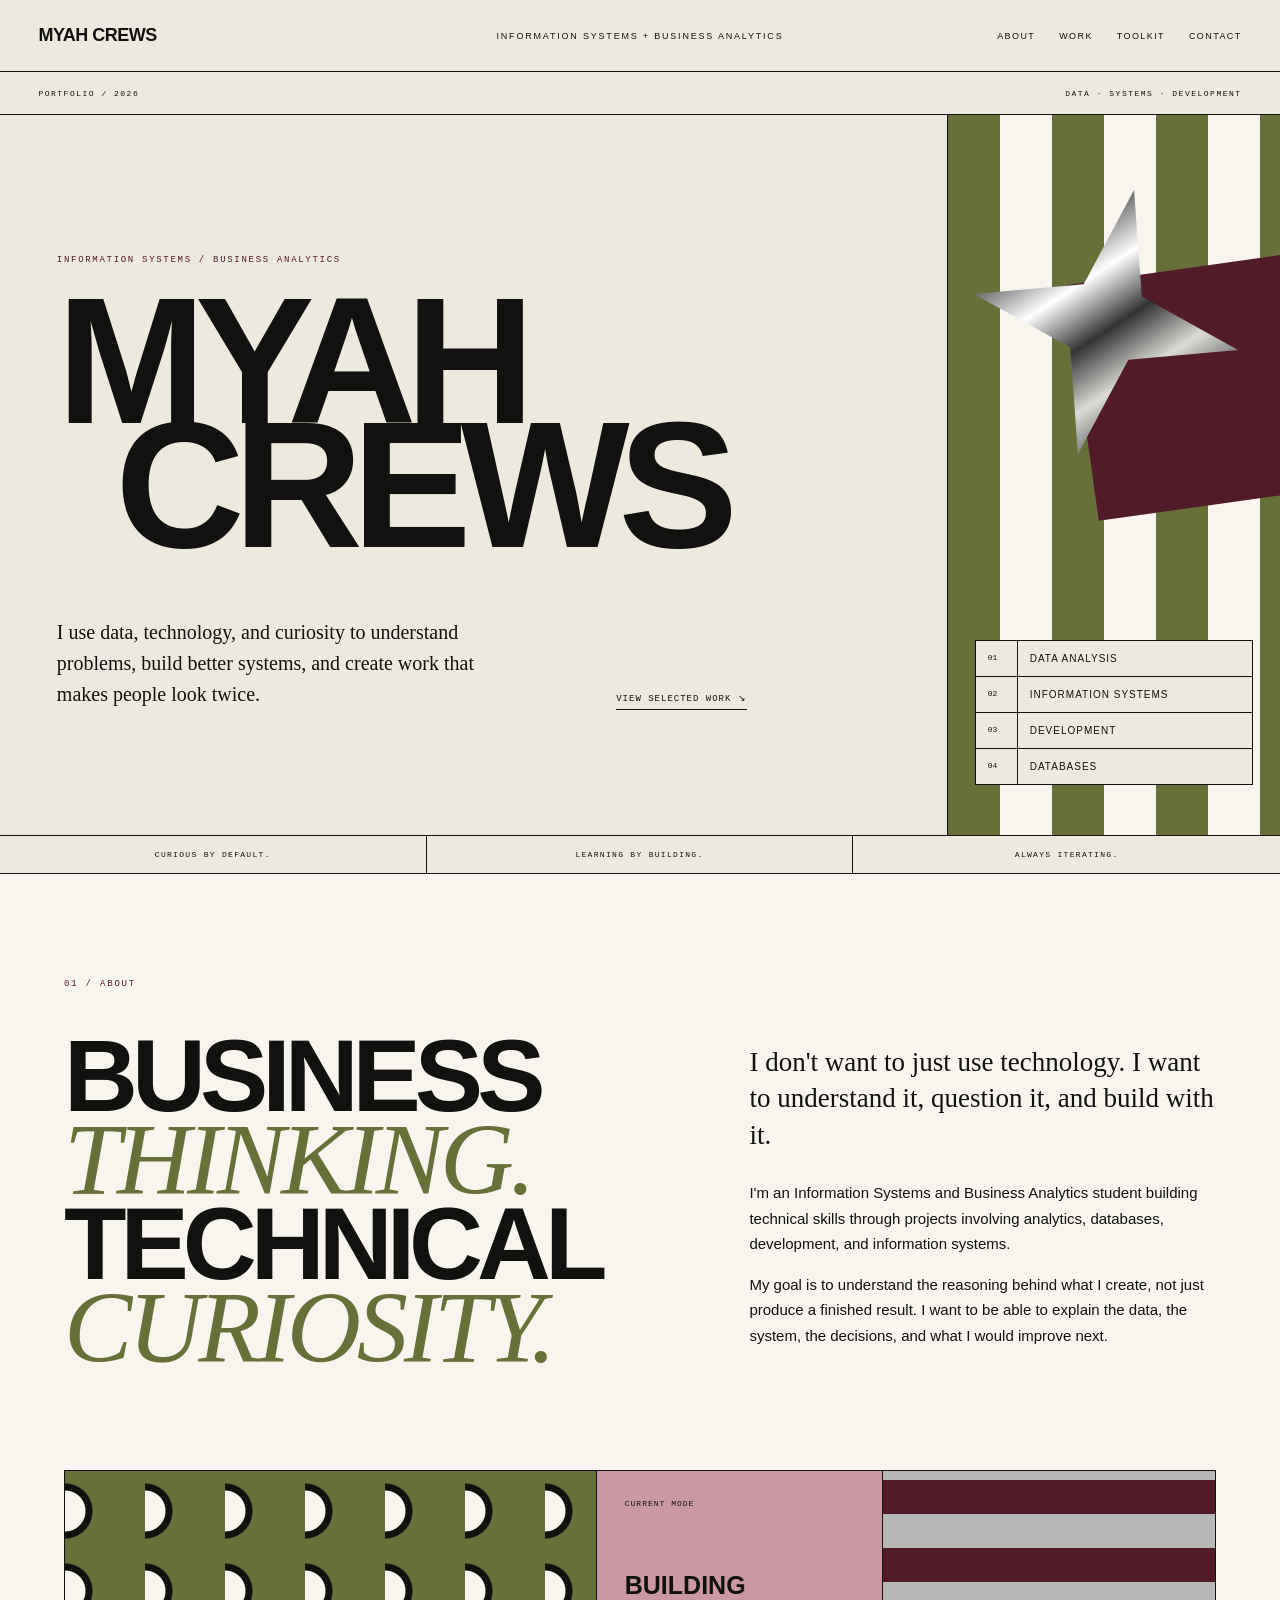
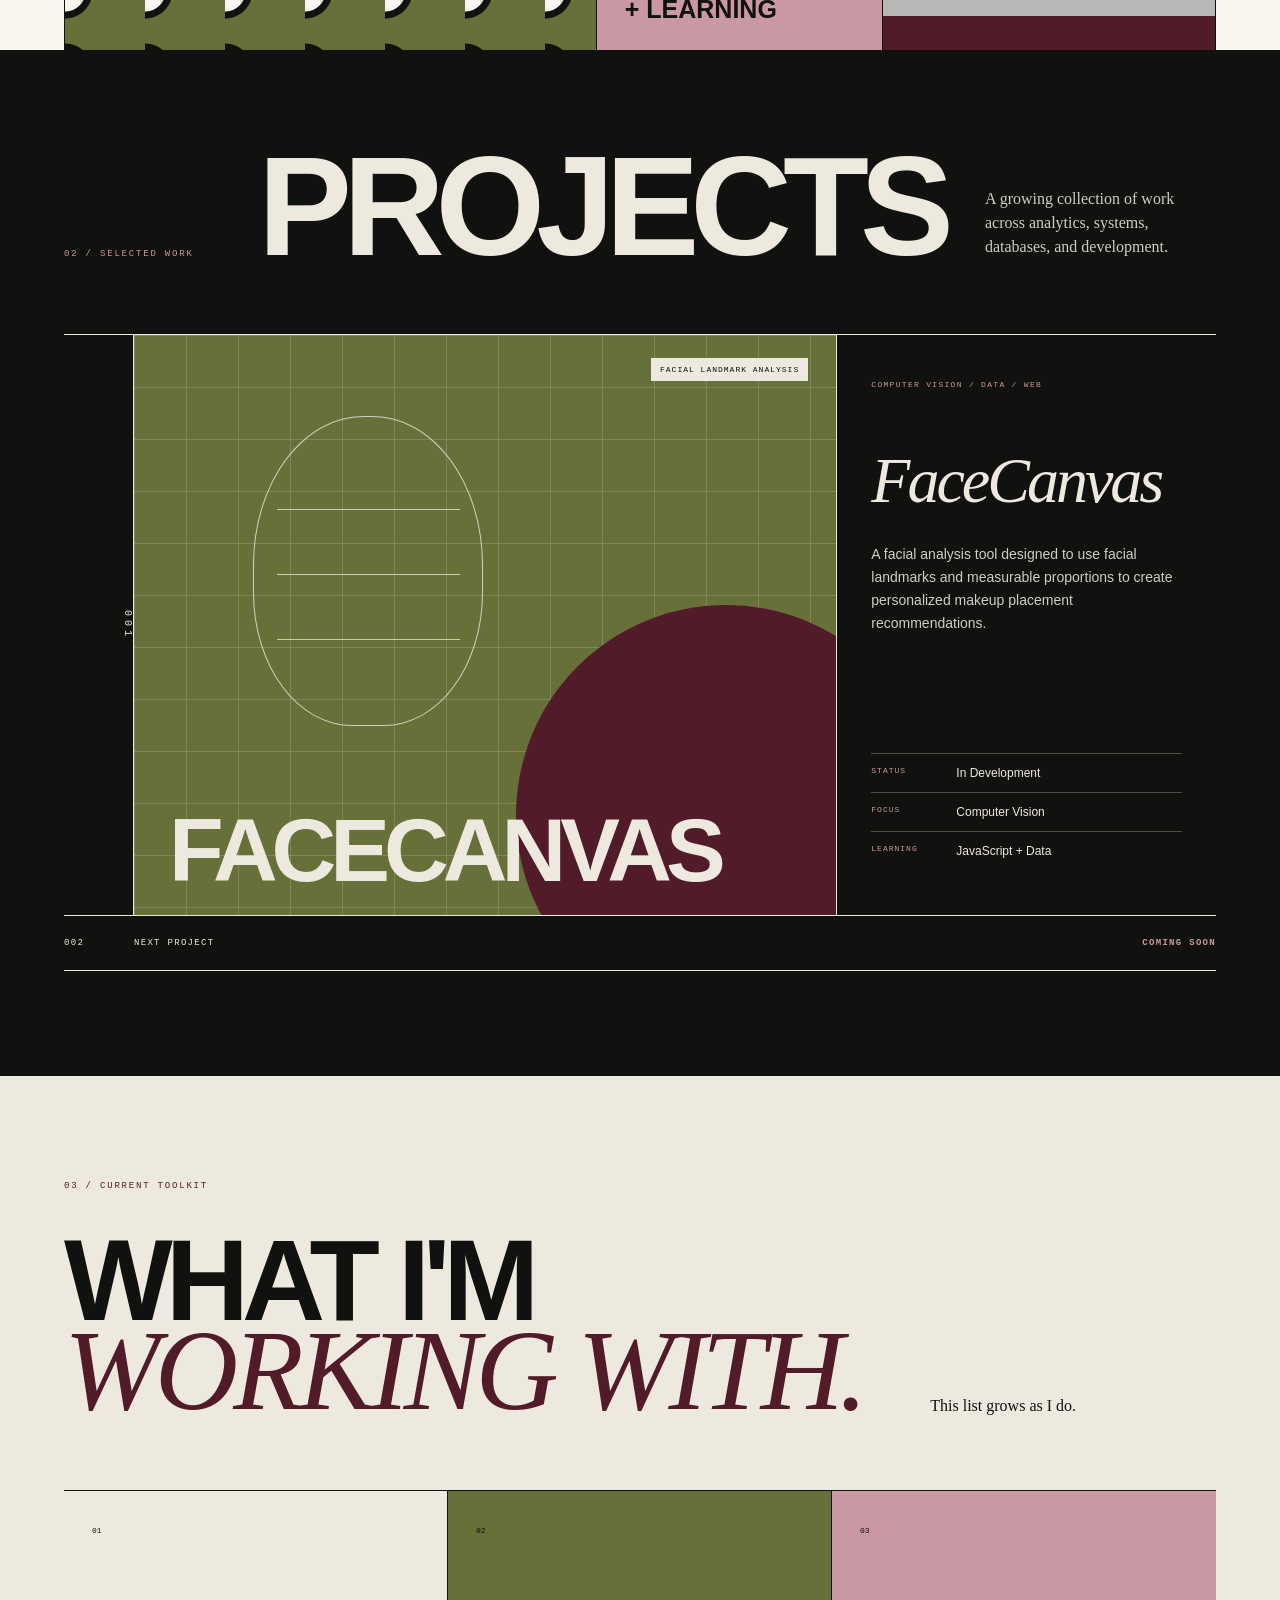
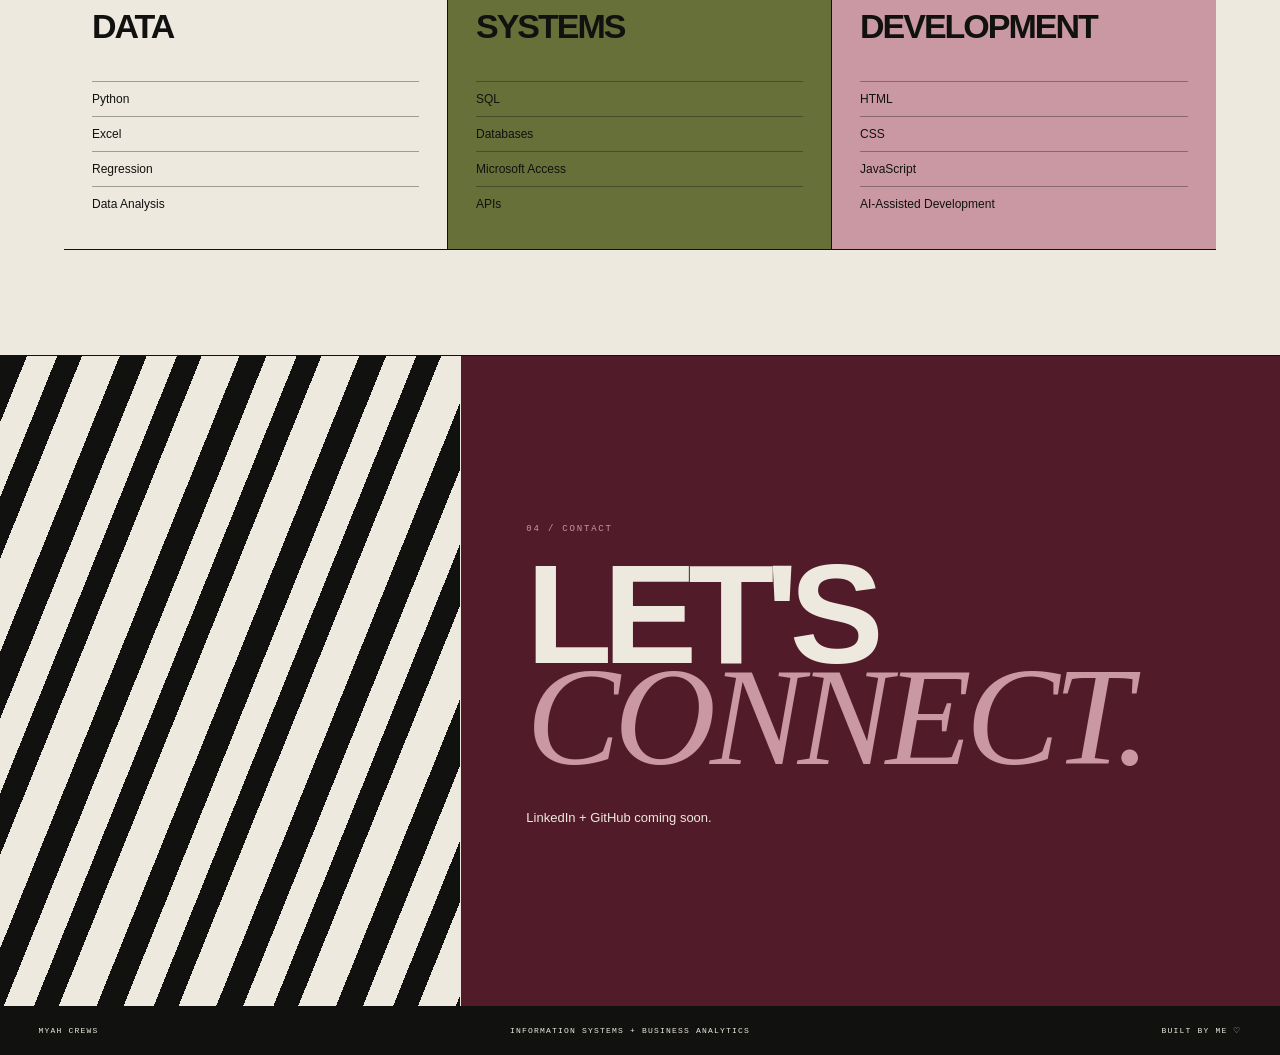
==== index.html @ 9743d858 "Initial portfolio website" ====
<!DOCTYPE html>
<html lang="en">

<head>
    <meta charset="UTF-8">
    <meta name="viewport" content="width=device-width, initial-scale=1.0">

    <title>Myah Crews | Information Systems + Business Analytics</title>

    <link rel="stylesheet" href="style.css">
</head>

<body>

    <!-- =========================
         HEADER
    ========================== -->

    <header class="site-header">

        <a href="#top" class="logo">
            MYAH CREWS
        </a>

        <div class="header-title">
            INFORMATION SYSTEMS + BUSINESS ANALYTICS
        </div>

        <nav>
            <a href="#about">ABOUT</a>
            <a href="#work">WORK</a>
            <a href="#toolkit">TOOLKIT</a>
            <a href="#contact">CONTACT</a>
        </nav>

    </header>


    <main id="top">

        <!-- =========================
             HERO
        ========================== -->

        <section class="hero">

            <div class="hero-meta">

                <span>PORTFOLIO / 2026</span>

                <span>DATA · SYSTEMS · DEVELOPMENT</span>

            </div>


            <div class="hero-grid">

                <!-- LEFT -->

                <div class="hero-copy">

                    <p class="eyebrow">
                        INFORMATION SYSTEMS / BUSINESS ANALYTICS
                    </p>

                    <h1>
                        <span>MYAH</span>
                        <span>CREWS</span>
                    </h1>

                    <div class="hero-statement">

                        <p>
                            I use data, technology, and curiosity to
                            understand problems, build better systems,
                            and create work that makes people look twice.
                        </p>

                        <a href="#work">
                            VIEW SELECTED WORK ↘
                        </a>

                    </div>

                </div>


                <!-- RIGHT -->

                <div class="hero-art">

                    <div class="stripe-field"></div>

                    <div class="burgundy-shape"></div>

                    <div class="chrome-star"></div>

                    <div class="hero-index">

                        <div>
                            <span>01</span>
                            <p>DATA ANALYSIS</p>
                        </div>

                        <div>
                            <span>02</span>
                            <p>INFORMATION SYSTEMS</p>
                        </div>

                        <div>
                            <span>03</span>
                            <p>DEVELOPMENT</p>
                        </div>

                        <div>
                            <span>04</span>
                            <p>DATABASES</p>
                        </div>

                    </div>

                </div>

            </div>


            <div class="hero-footer">

                <span>CURIOUS BY DEFAULT.</span>

                <span>LEARNING BY BUILDING.</span>

                <span>ALWAYS ITERATING.</span>

            </div>

        </section>


        <!-- =========================
             ABOUT
        ========================== -->

        <section id="about" class="about">

            <div class="section-label">
                01 / ABOUT
            </div>


            <div class="about-grid">

                <h2>
                    BUSINESS
                    <em>THINKING.</em>
                    TECHNICAL
                    <em>CURIOSITY.</em>
                </h2>


                <div class="about-copy">

                    <p class="about-lead">
                        I don't want to just use technology.
                        I want to understand it, question it,
                        and build with it.
                    </p>

                    <p>
                        I'm an Information Systems and Business Analytics
                        student building technical skills through projects
                        involving analytics, databases, development,
                        and information systems.
                    </p>

                    <p>
                        My goal is to understand the reasoning behind
                        what I create, not just produce a finished result.
                        I want to be able to explain the data, the system,
                        the decisions, and what I would improve next.
                    </p>

                </div>

            </div>


            <div class="editorial-band">

                <div class="mod-pattern"></div>

                <div class="band-message">

                    <span>CURRENT MODE</span>

                    <strong>
                        BUILDING<br>
                        + LEARNING
                    </strong>

                </div>

                <div class="stripe-pattern"></div>

            </div>

        </section>


        <!-- =========================
             WORK
        ========================== -->

        <section id="work" class="work">

            <div class="work-heading">

                <div class="section-label light">
                    02 / SELECTED WORK
                </div>

                <h2>
                    PROJECTS
                </h2>

                <p>
                    A growing collection of work across analytics,
                    systems, databases, and development.
                </p>

            </div>


            <!-- PROJECT 001 -->

            <article class="project">

                <div class="project-number">
                    001
                </div>


                <div class="project-visual">

                    <div class="visual-grid"></div>

                    <div class="face-lines">

                        <span class="face-line line-one"></span>
                        <span class="face-line line-two"></span>
                        <span class="face-line line-three"></span>

                    </div>

                    <span class="visual-label">
                        FACIAL LANDMARK ANALYSIS
                    </span>

                    <h3>
                        FACECANVAS
                    </h3>

                </div>


                <div class="project-copy">

                    <p class="project-type">
                        COMPUTER VISION / DATA / WEB
                    </p>

                    <h3>
                        FaceCanvas
                    </h3>

                    <p class="project-description">
                        A facial analysis tool designed to use facial
                        landmarks and measurable proportions to create
                        personalized makeup placement recommendations.
                    </p>


                    <div class="project-facts">

                        <div>
                            <span>STATUS</span>
                            <p>In Development</p>
                        </div>

                        <div>
                            <span>FOCUS</span>
                            <p>Computer Vision</p>
                        </div>

                        <div>
                            <span>LEARNING</span>
                            <p>JavaScript + Data</p>
                        </div>

                    </div>

                </div>

            </article>


            <div class="next-project">

                <span>002</span>

                <p>NEXT PROJECT</p>

                <strong>COMING SOON</strong>

            </div>

        </section>


        <!-- =========================
             TOOLKIT
        ========================== -->

        <section id="toolkit" class="toolkit">

            <div class="section-label">
                03 / CURRENT TOOLKIT
            </div>


            <div class="toolkit-heading">

                <h2>
                    WHAT I'M
                    <em>WORKING WITH.</em>
                </h2>

                <p>
                    This list grows as I do.
                </p>

            </div>


            <div class="tool-grid">

                <div class="tool-column">

                    <span class="tool-number">
                        01
                    </span>

                    <h3>
                        DATA
                    </h3>

                    <p>Python</p>
                    <p>Excel</p>
                    <p>Regression</p>
                    <p>Data Analysis</p>

                </div>


                <div class="tool-column">

                    <span class="tool-number">
                        02
                    </span>

                    <h3>
                        SYSTEMS
                    </h3>

                    <p>SQL</p>
                    <p>Databases</p>
                    <p>Microsoft Access</p>
                    <p>APIs</p>

                </div>


                <div class="tool-column">

                    <span class="tool-number">
                        03
                    </span>

                    <h3>
                        DEVELOPMENT
                    </h3>

                    <p>HTML</p>
                    <p>CSS</p>
                    <p>JavaScript</p>
                    <p>AI-Assisted Development</p>

                </div>

            </div>

        </section>


        <!-- =========================
             CONTACT
        ========================== -->

        <section id="contact" class="contact">

            <div class="contact-pattern"></div>


            <div class="contact-copy">

                <div class="section-label light">
                    04 / CONTACT
                </div>

                <h2>
                    LET'S
                    <em>CONNECT.</em>
                </h2>

                <p>
                    LinkedIn + GitHub coming soon.
                </p>

            </div>

        </section>

    </main>


    <!-- =========================
         FOOTER
    ========================== -->

    <footer>

        <span>MYAH CREWS</span>

        <span>INFORMATION SYSTEMS + BUSINESS ANALYTICS</span>

        <span>BUILT BY ME ♡</span>

    </footer>

</body>

</html>
---- style.css ----
/* =========================================
   MYAH CREWS
   IS + BUSINESS ANALYTICS PORTFOLIO
========================================= */


/* =========================================
   COLORS
========================================= */

:root {
    --cream: #eee9df;
    --paper: #f8f5ee;
    --black: #11110f;

    --olive: #687039;
    --olive-dark: #4d532b;

    --burgundy: #521b29;
    --pink: #c998a3;

    --silver: #b7b8b5;
    --gray: #696761;
}


/* =========================================
   RESET
========================================= */

* {
    box-sizing: border-box;
}

html {
    scroll-behavior: smooth;
}

body {
    margin: 0;

    background: var(--cream);
    color: var(--black);

    font-family:
        "Helvetica Neue",
        Arial,
        sans-serif;
}

a {
    color: inherit;
}


/* =========================================
   HEADER
========================================= */

.site-header {
    height: 72px;

    padding: 0 3%;

    display: grid;
    grid-template-columns: 1fr 1fr 1fr;

    align-items: center;

    position: sticky;
    top: 0;
    z-index: 1000;

    background: rgba(238, 233, 223, 0.96);

    border-bottom: 1px solid var(--black);
}

.logo {
    text-decoration: none;

    font-size: 18px;
    font-weight: 800;

    letter-spacing: -0.5px;
}

.header-title {
    text-align: center;

    font-size: 9px;
    letter-spacing: 1.8px;
}

.site-header nav {
    display: flex;

    justify-content: flex-end;

    gap: 24px;
}

.site-header nav a {
    text-decoration: none;

    font-size: 9px;

    letter-spacing: 1.4px;

    position: relative;
}

.site-header nav a::after {
    content: "";

    width: 0;
    height: 1px;

    position: absolute;

    bottom: -5px;
    left: 0;

    background: var(--burgundy);

    transition: width 0.2s ease;
}

.site-header nav a:hover::after {
    width: 100%;
}


/* =========================================
   HERO
========================================= */

.hero {
    border-bottom: 1px solid var(--black);
}

.hero-meta {
    height: 43px;

    padding: 0 3%;

    display: flex;
    align-items: center;
    justify-content: space-between;

    border-bottom: 1px solid var(--black);

    font-family: "Courier New", monospace;

    font-size: 8px;
    letter-spacing: 1.5px;
}


/* ---------- HERO GRID ---------- */

.hero-grid {
    min-height: 720px;

    display: grid;

    grid-template-columns:
        minmax(0, 1.85fr)
        minmax(330px, 0.65fr);
}


/* ---------- LEFT ---------- */

.hero-copy {
    padding: 85px 6% 70px;

    display: flex;

    flex-direction: column;

    justify-content: center;
}

.eyebrow {
    margin: 0 0 35px;

    color: var(--burgundy);

    font-family: "Courier New", monospace;

    font-size: 9px;

    letter-spacing: 1.7px;
}

.hero h1 {
    margin: 0;

    font-size: clamp(110px, 14vw, 220px);

    line-height: 0.69;

    letter-spacing: -11px;

    font-weight: 800;
}

.hero h1 span {
    display: block;
}

.hero h1 span:last-child {
    margin-left: 7%;
}


/* ---------- HERO STATEMENT ---------- */

.hero-statement {
    margin-top: 70px;

    max-width: 690px;

    display: grid;

    grid-template-columns:
        minmax(260px, 1fr)
        auto;

    gap: 50px;

    align-items: end;
}

.hero-statement p {
    margin: 0;

    max-width: 440px;

    font-family:
        Georgia,
        "Times New Roman",
        serif;

    font-size: 20px;

    line-height: 1.55;
}

.hero-statement a {
    text-decoration: none;

    white-space: nowrap;

    font-family: "Courier New", monospace;

    font-size: 9px;

    letter-spacing: 1px;

    border-bottom: 1px solid var(--black);

    padding-bottom: 5px;
}


/* =========================================
   HERO ART
========================================= */

.hero-art {
    position: relative;

    overflow: hidden;

    border-left: 1px solid var(--black);

    background: var(--paper);
}


/* Olive + cream stripes */

.stripe-field {
    position: absolute;

    inset: 0;

    background:
        repeating-linear-gradient(
            90deg,
            var(--olive) 0px,
            var(--olive) 52px,

            var(--paper) 52px,
            var(--paper) 104px
        );
}


/* Burgundy layer */

.burgundy-shape {
    position: absolute;

    width: 78%;
    height: 33%;

    right: -18%;
    top: 21%;

    background: var(--burgundy);

    transform: rotate(-8deg);
}


/* =========================================
   CHROME STAR
========================================= */

.chrome-star {
    position: absolute;

    width: 270px;
    height: 270px;

    top: 10%;
    left: 7%;

    z-index: 3;

    clip-path: polygon(
        50% 0%,
        61% 38%,
        100% 50%,
        61% 62%,
        50% 100%,
        39% 62%,
        0% 50%,
        39% 38%
    );

    background:
        linear-gradient(
            135deg,

            #242424 0%,
            #efefeb 13%,
            #696969 25%,
            #ffffff 38%,
            #333333 52%,
            #dadad6 66%,
            #676767 78%,
            #ffffff 100%
        );

    filter:
        drop-shadow(
            9px
            11px
            0
            rgba(17, 17, 15, 0.28)
        );

    transform: rotate(12deg);
}


/* =========================================
   HERO INDEX
========================================= */

.hero-index {
    position: absolute;

    z-index: 5;

    left: 8%;
    right: 8%;
    bottom: 7%;

    background: var(--cream);

    border: 1px solid var(--black);
}

.hero-index div {
    display: grid;

    grid-template-columns:
        42px
        1fr;

    border-bottom: 1px solid var(--black);
}

.hero-index div:last-child {
    border-bottom: none;
}

.hero-index span {
    padding: 12px;

    border-right: 1px solid var(--black);

    font-family: "Courier New", monospace;

    font-size: 8px;
}

.hero-index p {
    margin: 0;

    padding: 12px;

    font-size: 10px;

    letter-spacing: 1px;
}


/* =========================================
   HERO FOOTER
========================================= */

.hero-footer {
    display: grid;

    grid-template-columns:
        repeat(3, 1fr);

    border-top: 1px solid var(--black);
}

.hero-footer span {
    padding: 14px;

    text-align: center;

    border-right: 1px solid var(--black);

    font-family: "Courier New", monospace;

    font-size: 8px;

    letter-spacing: 1.3px;
}

.hero-footer span:last-child {
    border-right: none;
}


/* =========================================
   GENERAL
========================================= */

.section-label {
    color: var(--burgundy);

    font-family: "Courier New", monospace;

    font-size: 9px;

    letter-spacing: 1.8px;
}

.section-label.light {
    color: var(--pink);
}


/* =========================================
   ABOUT
========================================= */

.about {
    padding: 105px 5% 0;

    background: var(--paper);

    border-bottom: 1px solid var(--black);
}

.about-grid {
    margin-top: 45px;

    display: grid;

    grid-template-columns:
        1.1fr
        0.9fr;

    gap: 10%;
}

.about h2 {
    margin: 0;

    font-size: clamp(65px, 8vw, 125px);

    line-height: 0.82;

    letter-spacing: -6px;
}

.about h2 em {
    display: block;

    color: var(--olive);

    font-family:
        Georgia,
        "Times New Roman",
        serif;

    font-weight: 400;

    letter-spacing: -4px;
}

.about-copy {
    padding-top: 10px;
}

.about-copy p {
    max-width: 520px;

    font-size: 15px;

    line-height: 1.7;
}

.about-lead {
    margin-top: 0;

    font-family:
        Georgia,
        "Times New Roman",
        serif;

    font-size: 27px !important;

    line-height: 1.35 !important;
}


/* =========================================
   EDITORIAL BAND
========================================= */

.editorial-band {
    min-height: 180px;

    margin-top: 100px;

    display: grid;

    grid-template-columns:
        1.2fr
        0.65fr
        0.75fr;

    border-top: 1px solid var(--black);

    border-left: 1px solid var(--black);

    border-right: 1px solid var(--black);
}


/* Mod pattern */

.mod-pattern {
    background:
        radial-gradient(
            circle at 0 50%,
            var(--paper) 0 20px,
            var(--black) 21px 27px,
            transparent 28px
        ),
        var(--olive);

    background-size: 80px 80px;
}


/* Middle */

.band-message {
    padding: 28px;

    display: flex;

    flex-direction: column;

    justify-content: space-between;

    background: var(--pink);

    border-left: 1px solid var(--black);

    border-right: 1px solid var(--black);
}

.band-message span {
    font-family: "Courier New", monospace;

    font-size: 8px;

    letter-spacing: 1px;
}

.band-message strong {
    font-size: 25px;

    line-height: 0.95;
}


/* Burgundy stripes */

.stripe-pattern {
    background:
        repeating-linear-gradient(
            0deg,

            var(--burgundy) 0px,
            var(--burgundy) 34px,

            var(--silver) 34px,
            var(--silver) 68px
        );
}


/* =========================================
   WORK
========================================= */

.work {
    padding: 105px 5%;

    background: var(--black);

    color: var(--cream);
}

.work-heading {
    display: grid;

    grid-template-columns:
        0.4fr
        1fr
        0.6fr;

    gap: 40px;

    align-items: end;

    margin-bottom: 75px;
}

.work-heading h2 {
    margin: 0;

    font-size: clamp(85px, 11vw, 165px);

    line-height: 0.73;

    letter-spacing: -9px;
}

.work-heading > p {
    margin: 0;

    max-width: 300px;

    font-family:
        Georgia,
        "Times New Roman",
        serif;

    font-size: 16px;

    line-height: 1.5;

    color: #d0ccc4;
}


/* =========================================
   PROJECT
========================================= */

.project {
    min-height: 580px;

    display: grid;

    grid-template-columns:
        70px
        minmax(0, 1.3fr)
        minmax(330px, 0.7fr);

    border-top: 1px solid var(--cream);

    border-bottom: 1px solid var(--cream);
}


/* Number */

.project-number {
    padding: 22px 0;

    border-right: 1px solid var(--cream);

    writing-mode: vertical-rl;

    text-align: center;

    font-family: "Courier New", monospace;

    font-size: 10px;

    letter-spacing: 4px;
}


/* =========================================
   PROJECT VISUAL
========================================= */

.project-visual {
    min-height: 580px;

    position: relative;

    overflow: hidden;

    background: var(--olive);

    border-right: 1px solid var(--cream);
}


/* Grid */

.visual-grid {
    position: absolute;

    inset: 0;

    background-image:
        linear-gradient(
            rgba(238, 233, 223, 0.18) 1px,
            transparent 1px
        ),
        linear-gradient(
            90deg,
            rgba(238, 233, 223, 0.18) 1px,
            transparent 1px
        );

    background-size: 52px 52px;
}


/* Burgundy circle */

.visual-grid::after {
    content: "";

    position: absolute;

    width: 420px;
    height: 420px;

    right: -100px;
    bottom: -110px;

    border-radius: 50%;

    background: var(--burgundy);
}


/* Face analysis lines */

.face-lines {
    position: absolute;

    width: 230px;
    height: 310px;

    left: 17%;
    top: 14%;

    border:
        1px
        solid
        rgba(238, 233, 223, 0.8);

    border-radius: 48% 48% 43% 43%;
}

.face-line {
    position: absolute;

    left: 10%;

    width: 80%;

    height: 1px;

    background:
        rgba(238, 233, 223, 0.75);
}

.line-one {
    top: 30%;
}

.line-two {
    top: 51%;
}

.line-three {
    top: 72%;
}


/* Label */

.visual-label {
    position: absolute;

    top: 4%;
    right: 4%;

    padding: 7px 9px;

    background: var(--cream);

    color: var(--black);

    font-family: "Courier New", monospace;

    font-size: 8px;

    letter-spacing: 1px;
}


/* Project name */

.project-visual h3 {
    position: absolute;

    left: 5%;
    bottom: 5%;

    z-index: 4;

    margin: 0;

    font-size: clamp(55px, 7vw, 110px);

    line-height: 0.78;

    letter-spacing: -6px;
}


/* =========================================
   PROJECT COPY
========================================= */

.project-copy {
    padding: 45px 34px;

    display: flex;

    flex-direction: column;
}

.project-type {
    margin: 0 0 55px;

    color: var(--pink);

    font-family: "Courier New", monospace;

    font-size: 8px;

    letter-spacing: 1.3px;
}

.project-copy > h3 {
    margin: 0;

    font-family:
        Georgia,
        "Times New Roman",
        serif;

    font-size: clamp(45px, 5vw, 76px);

    font-weight: 400;

    font-style: italic;

    letter-spacing: -3px;
}

.project-description {
    margin: 25px 0 45px;

    color: #d2cec6;

    font-size: 14px;

    line-height: 1.65;
}

.project-facts {
    margin-top: auto;
}

.project-facts div {
    display: grid;

    grid-template-columns:
        85px
        1fr;

    padding: 12px 0;

    border-top:
        1px
        solid
        #4f4d48;
}

.project-facts span {
    color: var(--pink);

    font-family: "Courier New", monospace;

    font-size: 8px;

    letter-spacing: 1px;
}

.project-facts p {
    margin: 0;

    font-size: 12px;
}


/* =========================================
   NEXT PROJECT
========================================= */

.next-project {
    padding: 22px 0;

    display: grid;

    grid-template-columns:
        70px
        1fr
        auto;

    align-items: center;

    border-bottom: 1px solid var(--cream);

    font-family: "Courier New", monospace;
}

.next-project span,
.next-project p,
.next-project strong {
    font-size: 9px;

    letter-spacing: 1.3px;
}

.next-project p {
    margin: 0;
}

.next-project strong {
    color: var(--pink);
}


/* =========================================
   TOOLKIT
========================================= */

.toolkit {
    padding: 105px 5%;

    background: var(--cream);

    border-bottom: 1px solid var(--black);
}

.toolkit-heading {
    margin-top: 45px;

    display: grid;

    grid-template-columns:
        1fr
        0.35fr;

    gap: 50px;

    align-items: end;
}

.toolkit-heading h2 {
    margin: 0;

    font-size: clamp(70px, 9vw, 140px);

    line-height: 0.78;

    letter-spacing: -7px;
}

.toolkit-heading h2 em {
    display: block;

    color: var(--burgundy);

    font-family:
        Georgia,
        "Times New Roman",
        serif;

    font-weight: 400;

    letter-spacing: -5px;
}

.toolkit-heading > p {
    margin: 0;

    font-family:
        Georgia,
        "Times New Roman",
        serif;

    font-size: 16px;
}


/* =========================================
   TOOL COLUMNS
========================================= */

.tool-grid {
    margin-top: 75px;

    display: grid;

    grid-template-columns:
        repeat(3, 1fr);

    border-top: 1px solid var(--black);

    border-bottom: 1px solid var(--black);
}

.tool-column {
    min-height: 320px;

    padding: 28px;

    border-right: 1px solid var(--black);
}

.tool-column:last-child {
    border-right: none;
}

.tool-column:nth-child(2) {
    background: var(--olive);
}

.tool-column:nth-child(3) {
    background: var(--pink);
}

.tool-number {
    font-family: "Courier New", monospace;

    font-size: 8px;
}

.tool-column h3 {
    margin: 70px 0 35px;

    font-size: 34px;

    letter-spacing: -2px;
}

.tool-column p {
    margin: 0;

    padding: 10px 0;

    border-top:
        1px
        solid
        rgba(17, 17, 15, 0.35);

    font-size: 12px;
}


/* =========================================
   CONTACT
========================================= */

.contact {
    min-height: 650px;

    display: grid;

    grid-template-columns:
        0.72fr
        1.28fr;

    background: var(--burgundy);

    color: var(--cream);
}


/* Zebra-inspired pattern */

.contact-pattern {
    border-right: 1px solid var(--cream);

    background:
        repeating-linear-gradient(
            112deg,

            var(--black) 0px,
            var(--black) 25px,

            var(--cream) 25px,
            var(--cream) 53px,

            var(--black) 53px,
            var(--black) 76px,

            var(--cream) 76px,
            var(--cream) 111px
        );
}

.contact-copy {
    padding: 100px 8%;

    display: flex;

    flex-direction: column;

    justify-content: center;
}

.contact-copy h2 {
    margin: 30px 0;

    font-size: clamp(90px, 11vw, 170px);

    line-height: 0.72;

    letter-spacing: -9px;
}

.contact-copy h2 em {
    display: block;

    color: var(--pink);

    font-family:
        Georgia,
        "Times New Roman",
        serif;

    font-weight: 400;

    letter-spacing: -6px;
}

.contact-copy > p {
    font-size: 13px;
}


/* =========================================
   FOOTER
========================================= */

footer {
    padding: 20px 3%;

    display: flex;

    justify-content: space-between;

    gap: 20px;

    background: var(--black);

    color: var(--cream);

    font-family: "Courier New", monospace;

    font-size: 8px;

    letter-spacing: 1.2px;
}


/* =========================================
   MOBILE / SMALL SCREENS
========================================= */

@media (max-width: 900px) {

    .site-header {
        grid-template-columns:
            1fr
            auto;
    }

    .header-title {
        display: none;
    }


    .hero-grid {
        grid-template-columns: 1fr;
    }


    .hero-art {
        min-height: 620px;

        border-left: none;

        border-top: 1px solid var(--black);
    }


    .hero h1 {
        letter-spacing: -7px;
    }


    .hero h1 span:last-child {
        margin-left: 0;
    }


    .hero-statement {
        grid-template-columns: 1fr;

        gap: 30px;
    }


    .about-grid {
        grid-template-columns: 1fr;

        gap: 50px;
    }


    .work-heading {
        grid-template-columns: 1fr;
    }


    .project {
        grid-template-columns:
            55px
            1fr;
    }


    .project-copy {
        grid-column: 1 / -1;

        border-top: 1px solid var(--cream);
    }


    .toolkit-heading {
        grid-template-columns: 1fr;
    }


    .tool-grid {
        grid-template-columns: 1fr;
    }


    .tool-column {
        border-right: none;

        border-bottom: 1px solid var(--black);
    }


    .tool-column:last-child {
        border-bottom: none;
    }


    .contact {
        grid-template-columns: 1fr;
    }


    .contact-pattern {
        min-height: 220px;

        border-right: none;

        border-bottom: 1px solid var(--cream);
    }

}


@media (max-width: 650px) {

    .site-header nav {
        gap: 10px;
    }


    .site-header nav a {
        font-size: 7px;
    }


    .hero-copy {
        padding:
            80px
            6%
            65px;
    }


    .hero h1 {
        font-size: 82px;

        letter-spacing: -5px;
    }


    .hero-footer {
        grid-template-columns: 1fr;
    }


    .hero-footer span {
        border-right: none;

        border-bottom: 1px solid var(--black);
    }


    .hero-footer span:last-child {
        border-bottom: none;
    }


    .editorial-band {
        grid-template-columns: 1fr;
    }


    .mod-pattern,
    .stripe-pattern {
        min-height: 160px;
    }


    .band-message {
        min-height: 190px;

        border-left: none;
        border-right: none;

        border-top: 1px solid var(--black);

        border-bottom: 1px solid var(--black);
    }


    .project {
        grid-template-columns: 1fr;
    }


    .project-number {
        writing-mode: horizontal-tb;

        padding: 15px;

        border-right: none;

        border-bottom: 1px solid var(--cream);
    }


    .project-visual {
        border-right: none;
    }


    .face-lines {
        left: 10%;
    }


    .next-project {
        grid-template-columns:
            auto
            1fr;

        gap: 20px;
    }


    .next-project strong {
        grid-column: 2;
    }


    footer {
        flex-direction: column;
    }

}
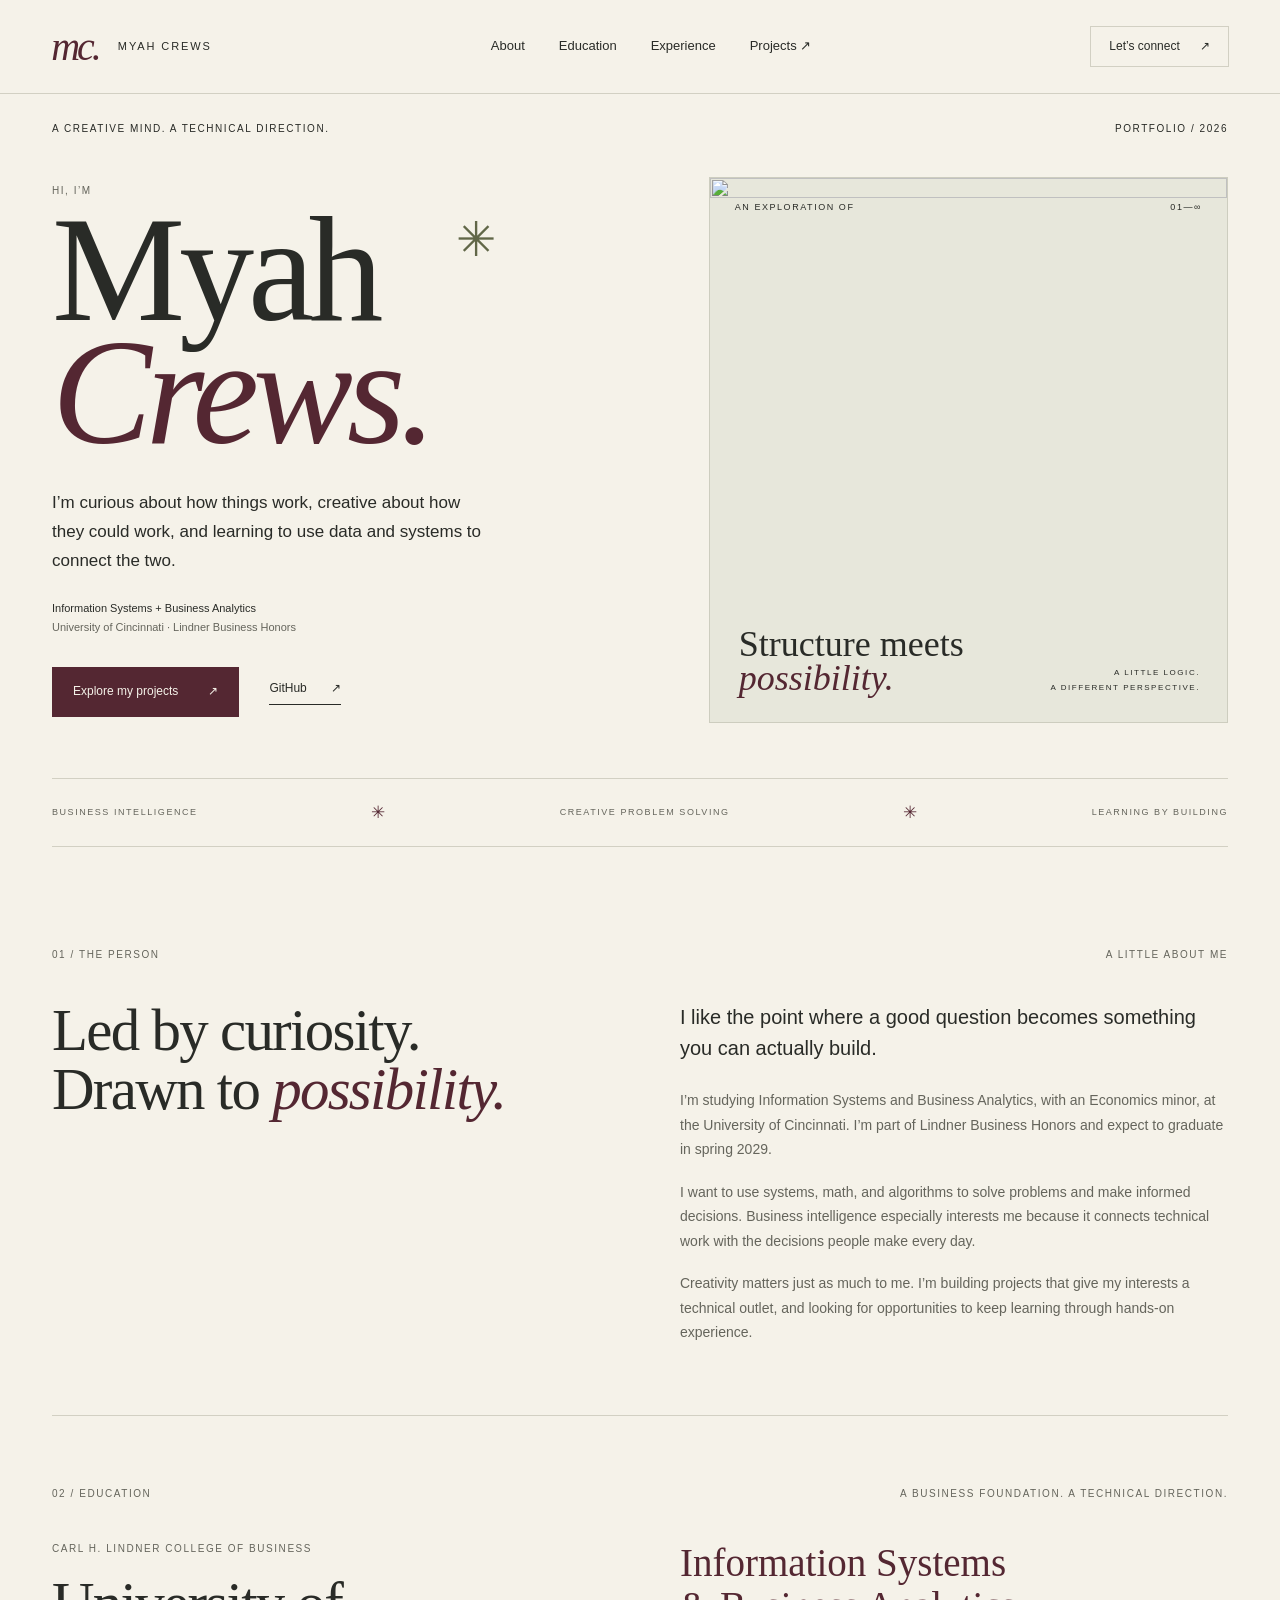
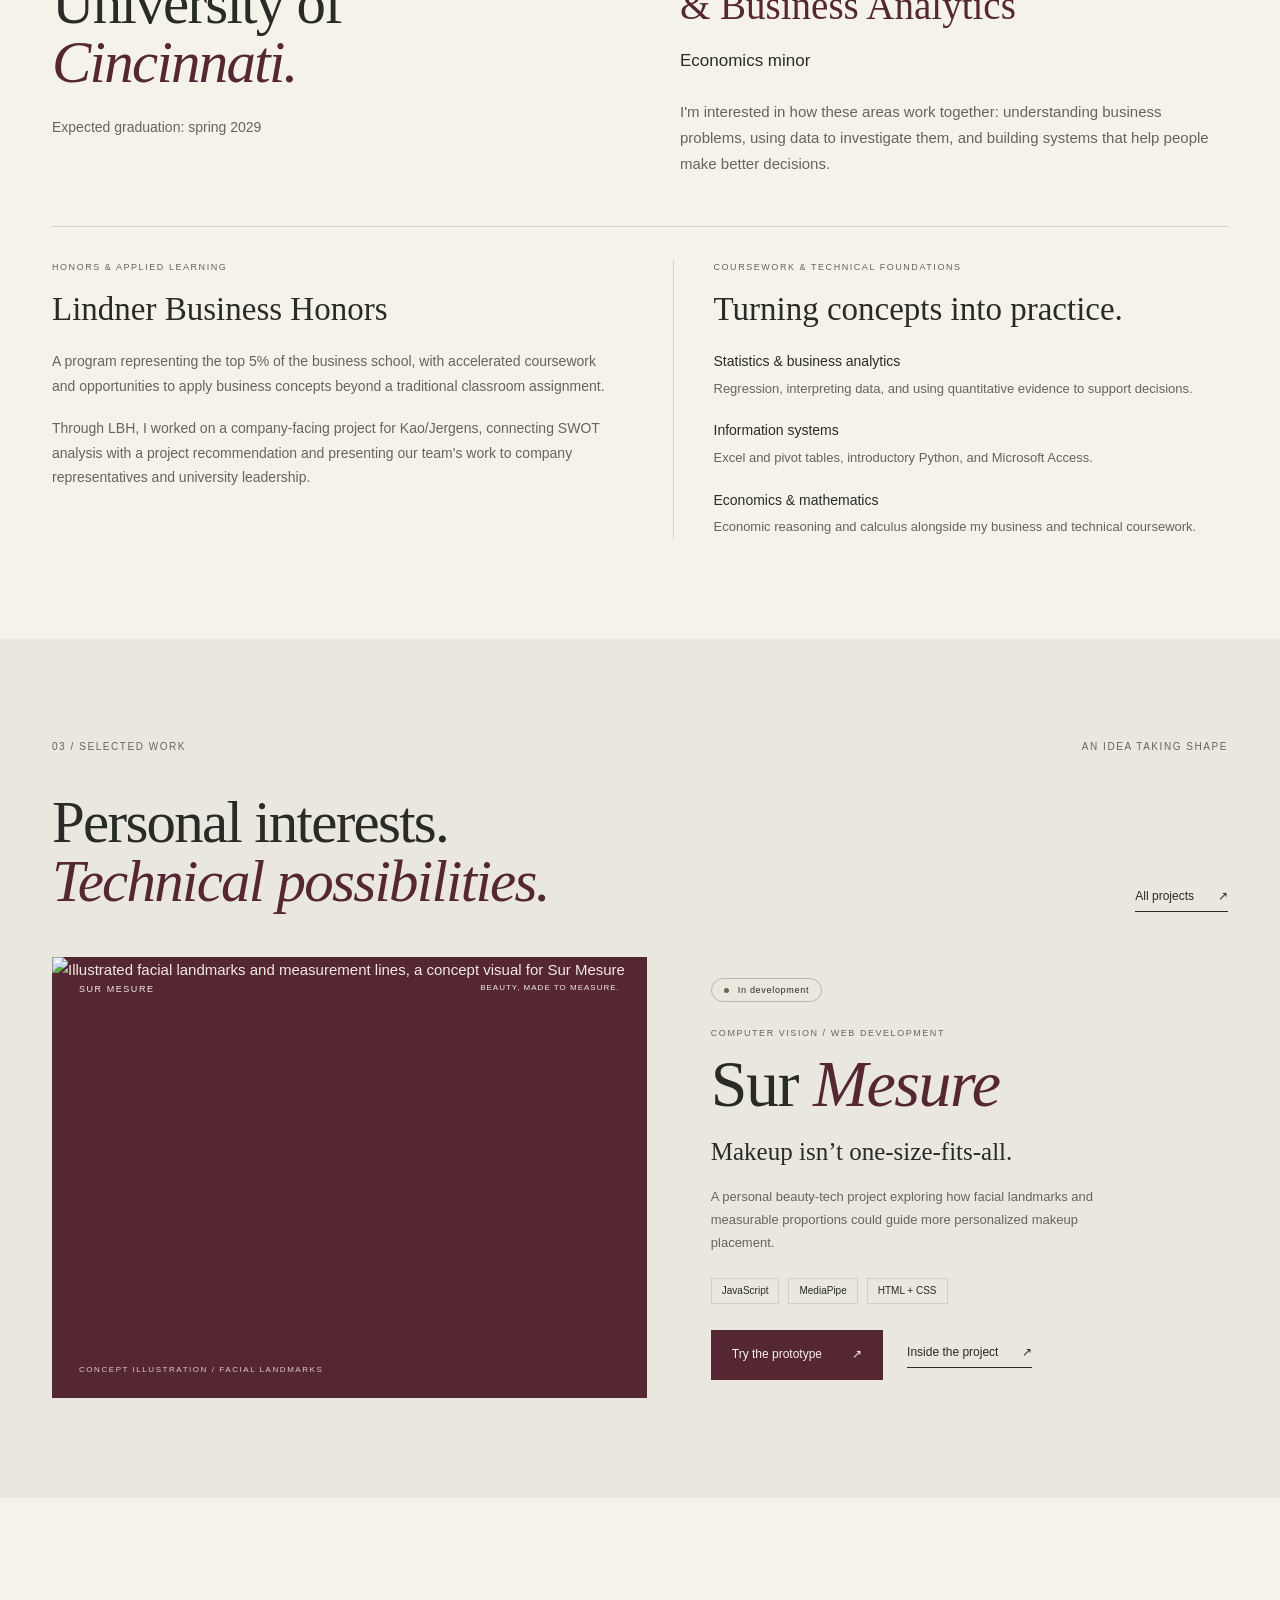
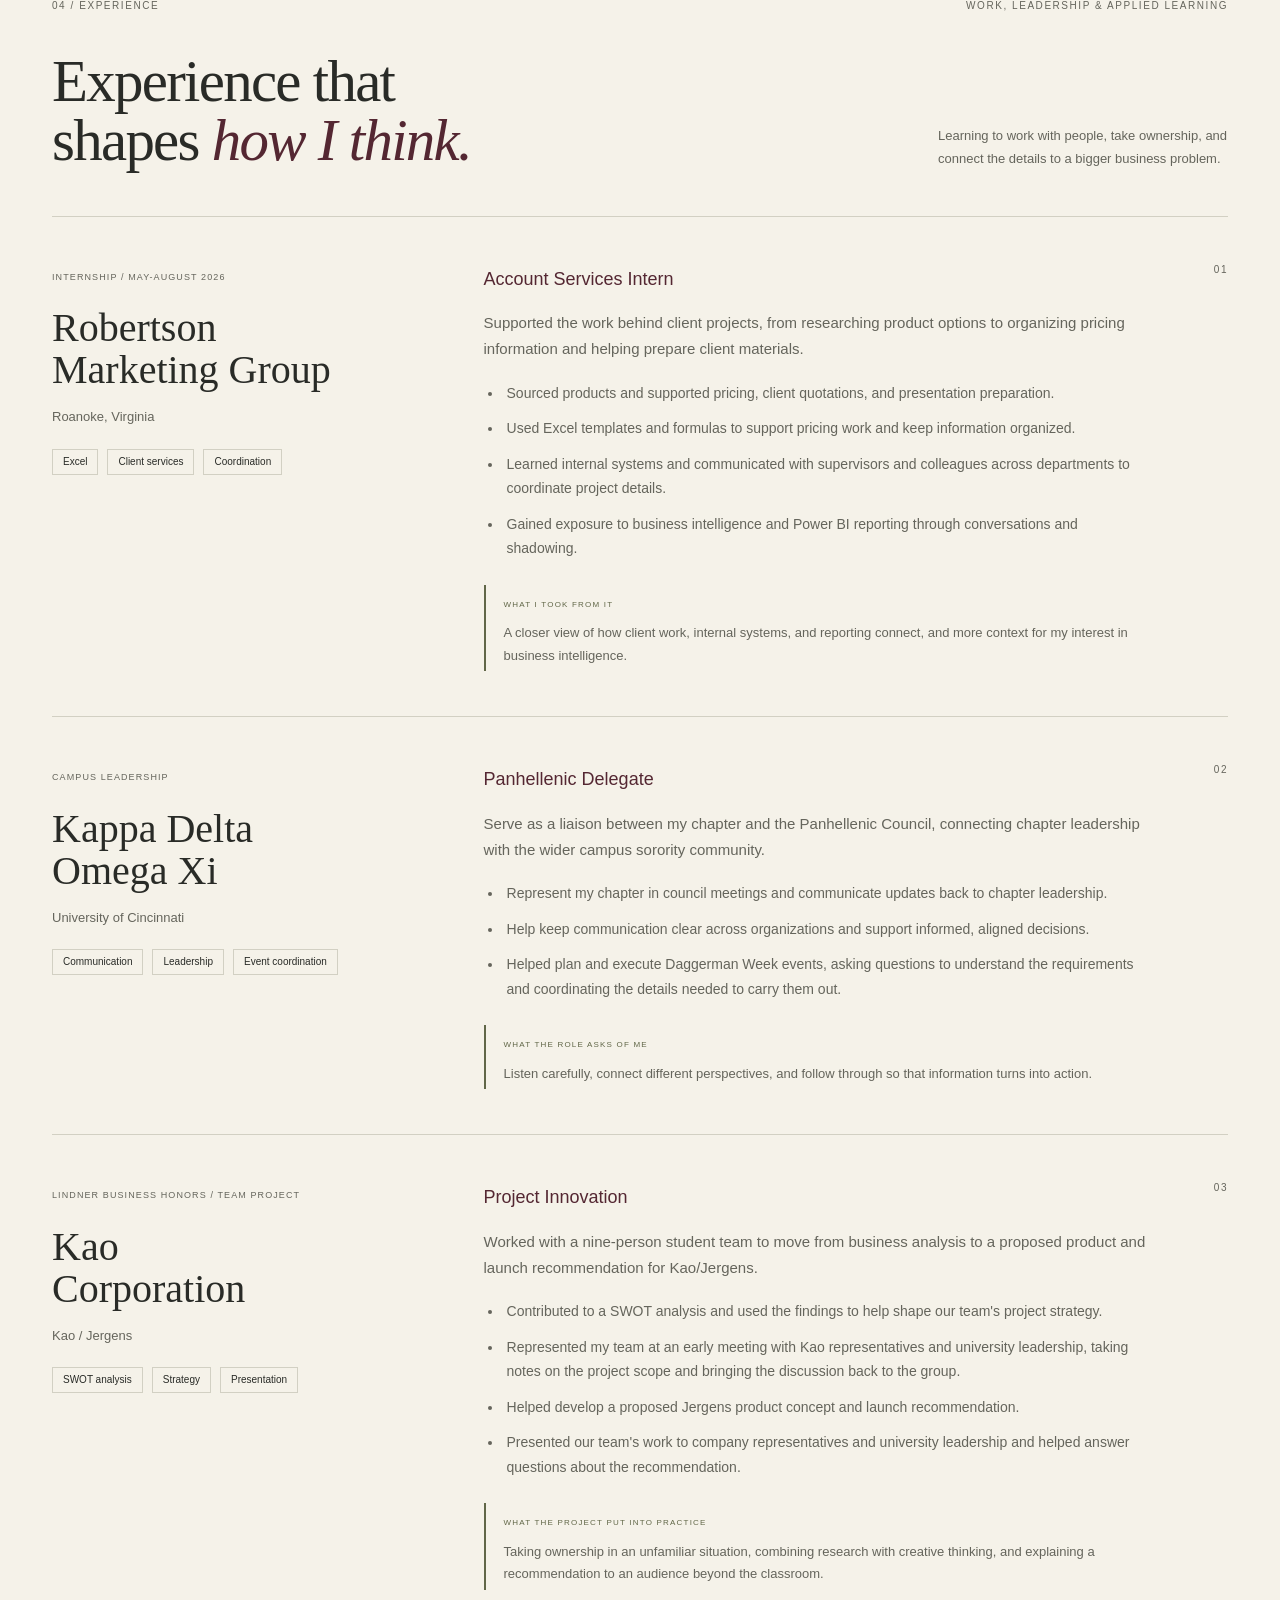
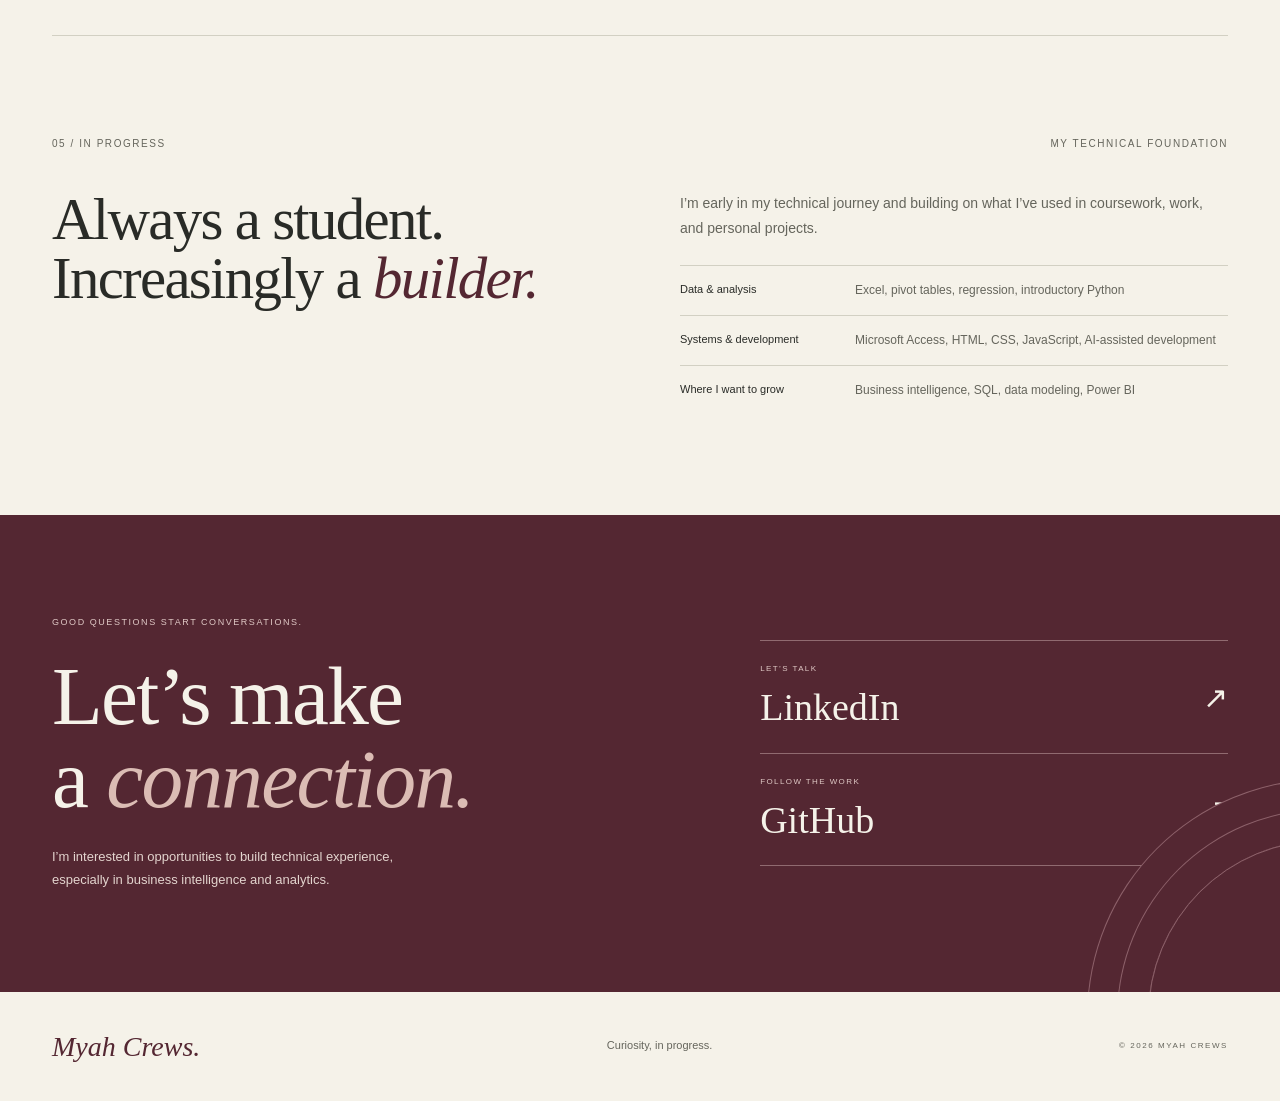
==== commit 81700fbe: "Add files via upload" ====
--- a/index.html
+++ b/index.html
@@ -1,452 +1,122 @@
-<!DOCTYPE html>
+<!doctype html>
 <html lang="en">
+<head>
+  <meta charset="utf-8">
+  <meta name="viewport" content="width=device-width, initial-scale=1">
+  <meta name="theme-color" content="#542732">
+  <title>Myah Crews | Information Systems &amp; Business Analytics</title>
+  <meta name="description" content="Meet Myah Crews, an Information Systems and Business Analytics student at the University of Cincinnati exploring business intelligence, creative technology, and better decisions through data.">
+  <meta property="og:title" content="Myah Crews | A creative mind, a technical direction">
+  <meta property="og:description" content="Information Systems + Business Analytics. Explore my background, experience, and creative technical projects.">
+  <meta property="og:type" content="website">
+  <meta property="og:url" content="https://www.myahcrews.com/">
+  <link rel="canonical" href="https://www.myahcrews.com/">
+  <link rel="icon" type="image/svg+xml" href="assets/favicon.svg">
+  <link rel="preload" href="assets/editorial-regular.ttf" as="font" type="font/ttf" crossorigin>
+  <link rel="stylesheet" href="style.css">
+</head>
+<body>
+  <a class="skip-link" href="#main">Skip to content</a>
+  <header class="site-header">
+    <a class="brand" href="index.html" aria-label="Myah Crews home"><span class="monogram" aria-hidden="true">mc.</span><span>MYAH CREWS</span></a>
+    <nav aria-label="Main navigation"><a href="#about">About</a><a href="#education">Education</a><a href="#experience">Experience</a><a href="projects.html">Projects <span aria-hidden="true">↗</span></a></nav>
+    <a class="header-connect" href="https://www.linkedin.com/in/myah-crews" target="_blank" rel="noopener noreferrer">Let’s connect <span aria-hidden="true">↗</span><span class="sr-only"> on LinkedIn (opens in a new tab)</span></a>
+  </header>
+  <main id="main">
+    <section class="hero section-shell" aria-labelledby="intro-title">
+      <div class="hero-topline"><p class="eyebrow">A CREATIVE MIND. A TECHNICAL DIRECTION.</p><span class="edition">PORTFOLIO / 2026</span></div>
+      <div class="hero-grid">
+        <div class="hero-copy"><p class="intro-label">Hi, I’m</p><h1 id="intro-title">Myah<br><em>Crews.</em><span class="title-star" aria-hidden="true">✳</span></h1><p class="hero-description">I’m curious about how things work, creative about how they could work, and learning to use data and systems to connect the two.</p><p class="hero-focus">Information Systems + Business Analytics<br><span>University of Cincinnati · Lindner Business Honors</span></p><div class="hero-actions"><a class="button button-dark" href="projects.html">Explore my projects <span aria-hidden="true">↗</span></a><a class="text-link" href="https://github.com/myahcrews" target="_blank" rel="noopener noreferrer">GitHub <span aria-hidden="true">↗</span><span class="sr-only"> (opens in a new tab)</span></a></div></div>
+        <figure class="hero-art"><div class="art-topline"><span>AN EXPLORATION OF</span><span>01—∞</span></div><img src="assets/curiosity.svg" width="580" height="610" alt="" fetchpriority="high"><figcaption><span>Structure meets<br><em>possibility.</em></span><span class="art-caption-note">A LITTLE LOGIC.<br>A DIFFERENT PERSPECTIVE.</span></figcaption></figure>
+      </div>
+      <div class="hero-bottomline"><span>BUSINESS INTELLIGENCE</span><span aria-hidden="true">✳</span><span>CREATIVE PROBLEM SOLVING</span><span aria-hidden="true">✳</span><span>LEARNING BY BUILDING</span></div>
+    </section>
+    <section id="about" class="about section-shell section-space" aria-labelledby="about-title"><div class="section-kicker"><span>01 / THE PERSON</span><span>A LITTLE ABOUT ME</span></div><div class="about-grid"><h2 id="about-title">Led by curiosity.<br>Drawn to <em>possibility.</em></h2><div class="about-copy"><p class="lead">I like the point where a good question becomes something you can actually build.</p><p>I’m studying Information Systems and Business Analytics, with an Economics minor, at the University of Cincinnati. I’m part of Lindner Business Honors and expect to graduate in spring 2029.</p><p>I want to use systems, math, and algorithms to solve problems and make informed decisions. Business intelligence especially interests me because it connects technical work with the decisions people make every day.</p><p>Creativity matters just as much to me. I’m building projects that give my interests a technical outlet, and looking for opportunities to keep learning through hands-on experience.</p></div></div></section>
 
-<head>
-    <meta charset="UTF-8">
-    <meta name="viewport" content="width=device-width, initial-scale=1.0">
+    <section id="education" class="education section-shell section-space" aria-labelledby="education-title">
+      <div class="section-kicker"><span>02 / EDUCATION</span><span>A BUSINESS FOUNDATION. A TECHNICAL DIRECTION.</span></div>
+      <div class="education-heading">
+        <div>
+          <p class="eyebrow">CARL H. LINDNER COLLEGE OF BUSINESS</p>
+          <h2 id="education-title">University of<br><em>Cincinnati.</em></h2>
+          <p class="education-date">Expected graduation: spring 2029</p>
+        </div>
+        <div class="education-program">
+          <h3>Information Systems<br>&amp; Business Analytics</h3>
+          <p class="education-minor">Economics minor</p>
+          <p>I'm interested in how these areas work together: understanding business problems, using data to investigate them, and building systems that help people make better decisions.</p>
+        </div>
+      </div>
+      <div class="education-depth">
+        <section aria-labelledby="honors-title">
+          <p class="eyebrow">HONORS &amp; APPLIED LEARNING</p>
+          <h3 id="honors-title">Lindner Business Honors</h3>
+          <p>A program representing the top 5% of the business school, with accelerated coursework and opportunities to apply business concepts beyond a traditional classroom assignment.</p>
+          <p>Through LBH, I worked on a company-facing project for Kao/Jergens, connecting SWOT analysis with a project recommendation and presenting our team's work to company representatives and university leadership.</p>
+        </section>
+        <section aria-labelledby="coursework-title">
+          <p class="eyebrow">COURSEWORK &amp; TECHNICAL FOUNDATIONS</p>
+          <h3 id="coursework-title">Turning concepts into practice.</h3>
+          <ul class="education-coursework">
+            <li><strong>Statistics &amp; business analytics</strong><span>Regression, interpreting data, and using quantitative evidence to support decisions.</span></li>
+            <li><strong>Information systems</strong><span>Excel and pivot tables, introductory Python, and Microsoft Access.</span></li>
+            <li><strong>Economics &amp; mathematics</strong><span>Economic reasoning and calculus alongside my business and technical coursework.</span></li>
+          </ul>
+        </section>
+      </div>
+    </section>
 
-    <title>Myah Crews | Information Systems + Business Analytics</title>
-
-    <link rel="stylesheet" href="style.css">
-</head>
-
-<body>
-
-    <!-- =========================
-         HEADER
-    ========================== -->
-
-    <header class="site-header">
-
-        <a href="#top" class="logo">
-            MYAH CREWS
-        </a>
-
-        <div class="header-title">
-            INFORMATION SYSTEMS + BUSINESS ANALYTICS
-        </div>
-
-        <nav>
-            <a href="#about">ABOUT</a>
-            <a href="#work">WORK</a>
-            <a href="#toolkit">TOOLKIT</a>
-            <a href="#contact">CONTACT</a>
-        </nav>
-
-    </header>
-
-
-    <main id="top">
-
-        <!-- =========================
-             HERO
-        ========================== -->
-
-        <section class="hero">
-
-            <div class="hero-meta">
-
-                <span>PORTFOLIO / 2026</span>
-
-                <span>DATA · SYSTEMS · DEVELOPMENT</span>
-
-            </div>
-
-
-            <div class="hero-grid">
-
-                <!-- LEFT -->
-
-                <div class="hero-copy">
-
-                    <p class="eyebrow">
-                        INFORMATION SYSTEMS / BUSINESS ANALYTICS
-                    </p>
-
-                    <h1>
-                        <span>MYAH</span>
-                        <span>CREWS</span>
-                    </h1>
-
-                    <div class="hero-statement">
-
-                        <p>
-                            I use data, technology, and curiosity to
-                            understand problems, build better systems,
-                            and create work that makes people look twice.
-                        </p>
-
-                        <a href="#work">
-                            VIEW SELECTED WORK ↘
-                        </a>
-
-                    </div>
-
-                </div>
-
-
-                <!-- RIGHT -->
-
-                <div class="hero-art">
-
-                    <div class="stripe-field"></div>
-
-                    <div class="burgundy-shape"></div>
-
-                    <div class="chrome-star"></div>
-
-                    <div class="hero-index">
-
-                        <div>
-                            <span>01</span>
-                            <p>DATA ANALYSIS</p>
-                        </div>
-
-                        <div>
-                            <span>02</span>
-                            <p>INFORMATION SYSTEMS</p>
-                        </div>
-
-                        <div>
-                            <span>03</span>
-                            <p>DEVELOPMENT</p>
-                        </div>
-
-                        <div>
-                            <span>04</span>
-                            <p>DATABASES</p>
-                        </div>
-
-                    </div>
-
-                </div>
-
-            </div>
-
-
-            <div class="hero-footer">
-
-                <span>CURIOUS BY DEFAULT.</span>
-
-                <span>LEARNING BY BUILDING.</span>
-
-                <span>ALWAYS ITERATING.</span>
-
-            </div>
-
-        </section>
-
-
-        <!-- =========================
-             ABOUT
-        ========================== -->
-
-        <section id="about" class="about">
-
-            <div class="section-label">
-                01 / ABOUT
-            </div>
-
-
-            <div class="about-grid">
-
-                <h2>
-                    BUSINESS
-                    <em>THINKING.</em>
-                    TECHNICAL
-                    <em>CURIOSITY.</em>
-                </h2>
-
-
-                <div class="about-copy">
-
-                    <p class="about-lead">
-                        I don't want to just use technology.
-                        I want to understand it, question it,
-                        and build with it.
-                    </p>
-
-                    <p>
-                        I'm an Information Systems and Business Analytics
-                        student building technical skills through projects
-                        involving analytics, databases, development,
-                        and information systems.
-                    </p>
-
-                    <p>
-                        My goal is to understand the reasoning behind
-                        what I create, not just produce a finished result.
-                        I want to be able to explain the data, the system,
-                        the decisions, and what I would improve next.
-                    </p>
-
-                </div>
-
-            </div>
-
-
-            <div class="editorial-band">
-
-                <div class="mod-pattern"></div>
-
-                <div class="band-message">
-
-                    <span>CURRENT MODE</span>
-
-                    <strong>
-                        BUILDING<br>
-                        + LEARNING
-                    </strong>
-
-                </div>
-
-                <div class="stripe-pattern"></div>
-
-            </div>
-
-        </section>
-
-
-        <!-- =========================
-             WORK
-        ========================== -->
-
-        <section id="work" class="work">
-
-            <div class="work-heading">
-
-                <div class="section-label light">
-                    02 / SELECTED WORK
-                </div>
-
-                <h2>
-                    PROJECTS
-                </h2>
-
-                <p>
-                    A growing collection of work across analytics,
-                    systems, databases, and development.
-                </p>
-
-            </div>
-
-
-            <!-- PROJECT 001 -->
-
-            <article class="project">
-
-                <div class="project-number">
-                    001
-                </div>
-
-
-                <div class="project-visual">
-
-                    <div class="visual-grid"></div>
-
-                    <div class="face-lines">
-
-                        <span class="face-line line-one"></span>
-                        <span class="face-line line-two"></span>
-                        <span class="face-line line-three"></span>
-
-                    </div>
-
-                    <span class="visual-label">
-                        FACIAL LANDMARK ANALYSIS
-                    </span>
-
-                    <h3>
-                        FACECANVAS
-                    </h3>
-
-                </div>
-
-
-                <div class="project-copy">
-
-                    <p class="project-type">
-                        COMPUTER VISION / DATA / WEB
-                    </p>
-
-                    <h3>
-                        FaceCanvas
-                    </h3>
-
-                    <p class="project-description">
-                        A facial analysis tool designed to use facial
-                        landmarks and measurable proportions to create
-                        personalized makeup placement recommendations.
-                    </p>
-
-
-                    <div class="project-facts">
-
-                        <div>
-                            <span>STATUS</span>
-                            <p>In Development</p>
-                        </div>
-
-                        <div>
-                            <span>FOCUS</span>
-                            <p>Computer Vision</p>
-                        </div>
-
-                        <div>
-                            <span>LEARNING</span>
-                            <p>JavaScript + Data</p>
-                        </div>
-
-                    </div>
-
-                </div>
-
-            </article>
-
-
-            <div class="next-project">
-
-                <span>002</span>
-
-                <p>NEXT PROJECT</p>
-
-                <strong>COMING SOON</strong>
-
-            </div>
-
-        </section>
-
-
-        <!-- =========================
-             TOOLKIT
-        ========================== -->
-
-        <section id="toolkit" class="toolkit">
-
-            <div class="section-label">
-                03 / CURRENT TOOLKIT
-            </div>
-
-
-            <div class="toolkit-heading">
-
-                <h2>
-                    WHAT I'M
-                    <em>WORKING WITH.</em>
-                </h2>
-
-                <p>
-                    This list grows as I do.
-                </p>
-
-            </div>
-
-
-            <div class="tool-grid">
-
-                <div class="tool-column">
-
-                    <span class="tool-number">
-                        01
-                    </span>
-
-                    <h3>
-                        DATA
-                    </h3>
-
-                    <p>Python</p>
-                    <p>Excel</p>
-                    <p>Regression</p>
-                    <p>Data Analysis</p>
-
-                </div>
-
-
-                <div class="tool-column">
-
-                    <span class="tool-number">
-                        02
-                    </span>
-
-                    <h3>
-                        SYSTEMS
-                    </h3>
-
-                    <p>SQL</p>
-                    <p>Databases</p>
-                    <p>Microsoft Access</p>
-                    <p>APIs</p>
-
-                </div>
-
-
-                <div class="tool-column">
-
-                    <span class="tool-number">
-                        03
-                    </span>
-
-                    <h3>
-                        DEVELOPMENT
-                    </h3>
-
-                    <p>HTML</p>
-                    <p>CSS</p>
-                    <p>JavaScript</p>
-                    <p>AI-Assisted Development</p>
-
-                </div>
-
-            </div>
-
-        </section>
-
-
-        <!-- =========================
-             CONTACT
-        ========================== -->
-
-        <section id="contact" class="contact">
-
-            <div class="contact-pattern"></div>
-
-
-            <div class="contact-copy">
-
-                <div class="section-label light">
-                    04 / CONTACT
-                </div>
-
-                <h2>
-                    LET'S
-                    <em>CONNECT.</em>
-                </h2>
-
-                <p>
-                    LinkedIn + GitHub coming soon.
-                </p>
-
-            </div>
-
-        </section>
-
-    </main>
-
-
-    <!-- =========================
-         FOOTER
-    ========================== -->
-
-    <footer>
-
-        <span>MYAH CREWS</span>
-
-        <span>INFORMATION SYSTEMS + BUSINESS ANALYTICS</span>
-
-        <span>BUILT BY ME ♡</span>
-
-    </footer>
-
+    <section class="featured section-space" aria-labelledby="featured-title"><div class="section-shell"><div class="section-kicker"><span>03 / SELECTED WORK</span><span>AN IDEA TAKING SHAPE</span></div><div class="section-heading"><h2 id="featured-title">Personal interests.<br><em>Technical possibilities.</em></h2><a class="text-link" href="projects.html">All projects <span aria-hidden="true">↗</span></a></div><article class="featured-project"><a class="project-image-link" href="projects.html#sur-mesure" aria-label="Explore Sur Mesure, personalized makeup analyzer"><div class="project-preview"><div class="preview-bar"><span>SUR MESURE</span><span>BEAUTY, MADE TO MEASURE.</span></div><img src="assets/face-study.svg" alt="Illustrated facial landmarks and measurement lines, a concept visual for Sur Mesure" width="620" height="460" loading="lazy"><span class="visual-footnote">CONCEPT ILLUSTRATION / FACIAL LANDMARKS</span></div></a><div class="featured-copy"><span class="status"><span aria-hidden="true"></span>In development</span><p class="eyebrow project-category">COMPUTER VISION / WEB DEVELOPMENT</p><h3>Sur <em>Mesure</em></h3><p class="project-subtitle">Makeup isn’t one-size-fits-all.</p><p>A personal beauty-tech project exploring how facial landmarks and measurable proportions could guide more personalized makeup placement.</p><div class="tags" aria-label="Project technologies"><span>JavaScript</span><span>MediaPipe</span><span>HTML + CSS</span></div><div class="project-actions"><a class="button button-dark" href="https://myahcrews.github.io/sur-measure/" target="_blank" rel="noopener noreferrer">Try the prototype <span aria-hidden="true">&#8599;</span><span class="sr-only"> (opens in a new tab)</span></a><a class="text-link" href="projects.html#sur-mesure">Inside the project <span aria-hidden="true">↗</span></a></div></div></article></div></section>
+    <section id="experience" class="experience section-shell section-space" aria-labelledby="experience-title">
+      <div class="section-kicker"><span>04 / EXPERIENCE</span><span>WORK, LEADERSHIP &amp; APPLIED LEARNING</span></div>
+      <div class="section-heading"><h2 id="experience-title">Experience that<br>shapes <em>how I think.</em></h2><p>Learning to work with people, take ownership, and connect the details to a bigger business problem.</p></div>
+      <div class="experience-list">
+        <article class="experience-row">
+          <div class="experience-meta"><span class="eyebrow">INTERNSHIP / MAY-AUGUST 2026</span><h3>Robertson<br>Marketing Group</h3><p class="experience-location">Roanoke, Virginia</p><div class="tags"><span>Excel</span><span>Client services</span><span>Coordination</span></div></div>
+          <div class="experience-body">
+            <h4>Account Services Intern</h4>
+            <p>Supported the work behind client projects, from researching product options to organizing pricing information and helping prepare client materials.</p>
+            <ul>
+              <li>Sourced products and supported pricing, client quotations, and presentation preparation.</li>
+              <li>Used Excel templates and formulas to support pricing work and keep information organized.</li>
+              <li>Learned internal systems and communicated with supervisors and colleagues across departments to coordinate project details.</li>
+              <li>Gained exposure to business intelligence and Power BI reporting through conversations and shadowing.</li>
+            </ul>
+            <div class="experience-takeaway"><span class="eyebrow">WHAT I TOOK FROM IT</span><p>A closer view of how client work, internal systems, and reporting connect, and more context for my interest in business intelligence.</p></div>
+          </div><span class="row-number" aria-hidden="true">01</span>
+        </article>
+        <article class="experience-row">
+          <div class="experience-meta"><span class="eyebrow">CAMPUS LEADERSHIP</span><h3>Kappa Delta<br>Omega Xi</h3><p class="experience-location">University of Cincinnati</p><div class="tags"><span>Communication</span><span>Leadership</span><span>Event coordination</span></div></div>
+          <div class="experience-body">
+            <h4>Panhellenic Delegate</h4>
+            <p>Serve as a liaison between my chapter and the Panhellenic Council, connecting chapter leadership with the wider campus sorority community.</p>
+            <ul>
+              <li>Represent my chapter in council meetings and communicate updates back to chapter leadership.</li>
+              <li>Help keep communication clear across organizations and support informed, aligned decisions.</li>
+              <li>Helped plan and execute Daggerman Week events, asking questions to understand the requirements and coordinating the details needed to carry them out.</li>
+            </ul>
+            <div class="experience-takeaway"><span class="eyebrow">WHAT THE ROLE ASKS OF ME</span><p>Listen carefully, connect different perspectives, and follow through so that information turns into action.</p></div>
+          </div><span class="row-number" aria-hidden="true">02</span>
+        </article>
+        <article class="experience-row">
+          <div class="experience-meta"><span class="eyebrow">LINDNER BUSINESS HONORS / TEAM PROJECT</span><h3>Kao<br>Corporation</h3><p class="experience-location">Kao / Jergens</p><div class="tags"><span>SWOT analysis</span><span>Strategy</span><span>Presentation</span></div></div>
+          <div class="experience-body">
+            <h4>Project Innovation</h4>
+            <p>Worked with a nine-person student team to move from business analysis to a proposed product and launch recommendation for Kao/Jergens.</p>
+            <ul>
+              <li>Contributed to a SWOT analysis and used the findings to help shape our team's project strategy.</li>
+              <li>Represented my team at an early meeting with Kao representatives and university leadership, taking notes on the project scope and bringing the discussion back to the group.</li>
+              <li>Helped develop a proposed Jergens product concept and launch recommendation.</li>
+              <li>Presented our team's work to company representatives and university leadership and helped answer questions about the recommendation.</li>
+            </ul>
+            <div class="experience-takeaway"><span class="eyebrow">WHAT THE PROJECT PUT INTO PRACTICE</span><p>Taking ownership in an unfamiliar situation, combining research with creative thinking, and explaining a recommendation to an audience beyond the classroom.</p></div>
+          </div><span class="row-number" aria-hidden="true">03</span>
+        </article>
+      </div>
+    </section>
+    <section class="learning section-shell section-space" aria-labelledby="learning-title"><div class="section-kicker"><span>05 / IN PROGRESS</span><span>MY TECHNICAL FOUNDATION</span></div><div class="learning-grid"><h2 id="learning-title">Always a student.<br>Increasingly a <em>builder.</em></h2><div><p>I’m early in my technical journey and building on what I’ve used in coursework, work, and personal projects.</p><dl class="learning-list"><div><dt>Data &amp; analysis</dt><dd>Excel, pivot tables, regression, introductory Python</dd></div><div><dt>Systems &amp; development</dt><dd>Microsoft Access, HTML, CSS, JavaScript, AI-assisted development</dd></div><div><dt>Where I want to grow</dt><dd>Business intelligence, SQL, data modeling, Power BI</dd></div></dl></div></div></section>
+    <section id="contact" class="contact section-space" aria-labelledby="contact-title"><div class="section-shell contact-grid"><div><p class="eyebrow">GOOD QUESTIONS START CONVERSATIONS.</p><h2 id="contact-title">Let’s make<br>a <em>connection.</em></h2><p>I’m interested in opportunities to build technical experience, especially in business intelligence and analytics.</p></div><div class="contact-links"><a href="https://www.linkedin.com/in/myah-crews" target="_blank" rel="noopener noreferrer"><span><small>LET’S TALK</small>LinkedIn</span><span aria-hidden="true">↗</span><span class="sr-only"> (opens in a new tab)</span></a><a href="https://github.com/myahcrews" target="_blank" rel="noopener noreferrer"><span><small>FOLLOW THE WORK</small>GitHub</span><span aria-hidden="true">↗</span><span class="sr-only"> (opens in a new tab)</span></a></div></div></section>
+  </main>
+  <footer class="site-footer section-shell"><a href="index.html" class="footer-name">Myah Crews.</a><p>Curiosity, in progress.</p><span>© 2026 MYAH CREWS</span></footer>
 </body>
-
-</html>+</html>
--- a/style.css
+++ b/style.css
@@ -1,1461 +1,56 @@
-/* =========================================
-   MYAH CREWS
-   IS + BUSINESS ANALYTICS PORTFOLIO
-========================================= */
+@font-face{font-family:Editorial;src:url('assets/editorial-regular.ttf') format('truetype');font-weight:500;font-style:normal;font-display:swap}
+@font-face{font-family:Editorial;src:url('assets/editorial-italic.ttf') format('truetype');font-weight:500;font-style:italic;font-display:swap}
+@font-face{font-family:DMSans;src:url('assets/dm-sans.ttf') format('truetype');font-weight:400;font-style:normal;font-display:swap}
+:root{--paper:#f5f2e9;--ink:#292b27;--wine:#542732;--wine-dark:#3e1d26;--olive:#616748;--muted:#65655c;--line:#d2d0c3;--serif:Editorial,Georgia,serif;--sans:DMSans,'Helvetica Neue',Arial,sans-serif}
+*{box-sizing:border-box}html{scroll-behavior:smooth;scroll-padding-top:110px}body{margin:0;background:var(--paper);color:var(--ink);font-family:var(--sans);font-size:15px;line-height:1.75;-webkit-font-smoothing:antialiased}a{color:inherit;text-decoration:none}a:focus-visible,summary:focus-visible{outline:3px solid var(--olive);outline-offset:6px}::selection{background:var(--wine);color:var(--paper)}img{display:block;max-width:100%;height:auto}h1,h2,h3,h4,p,figure{margin:0}h1,h2,h3{font-family:var(--serif);font-weight:500;line-height:1}h2{font-size:clamp(42px,4.6vw,66px);letter-spacing:-1.7px}h2 em,h3 em{color:var(--wine);font-weight:500}p+p{margin-top:18px}em{font-weight:500}.section-shell{width:min(1240px,calc(100% - 104px));margin-inline:auto}.section-space{padding-block:100px}.eyebrow,.section-kicker,.edition,.art-topline,.art-caption-note,.hero-bottomline,.intro-label,.education-strip dt,.preview-bar,.visual-footnote,.status,.tags,.row-number,.site-footer>span,.project-overview dt,.process-step>span,.note-label,.breadcrumbs,.project-index{font-size:10px;letter-spacing:1.55px;font-weight:400;line-height:1.6}.skip-link{position:fixed;left:24px;top:-80px;background:var(--wine);color:var(--paper);padding:12px 24px;z-index:100}.skip-link:focus{top:16px}.sr-only{position:absolute;width:1px;height:1px;padding:0;margin:-1px;overflow:hidden;clip:rect(0,0,0,0);white-space:nowrap;border:0}
+.site-header{min-height:94px;padding:18px 4%;border-bottom:1px solid var(--line);display:flex;align-items:center;justify-content:space-between;gap:28px;background:var(--paper)}.brand{display:flex;gap:19px;align-items:center;font-size:11px;letter-spacing:1.9px;white-space:nowrap}.monogram{font-family:var(--serif);font-style:italic;font-size:40px;letter-spacing:-3px;color:var(--wine);line-height:1}.site-header nav{display:flex;gap:34px;font-size:13px}.site-header nav a{position:relative}.site-header nav a:after{content:'';position:absolute;bottom:-6px;left:0;width:0;height:1px;background:var(--wine);transition:width .2s}.site-header nav a:hover:after,.site-header nav a[aria-current=page]:after{width:100%}.header-connect{font-size:12px;border:1px solid var(--line);padding:9px 18px;display:flex;gap:20px;align-items:center}.header-connect:hover{border-color:var(--wine);color:var(--wine)}
+.hero{padding-top:27px}.hero-topline{display:flex;justify-content:space-between;gap:20px}.hero-grid{display:grid;grid-template-columns:1.13fr 1fr;gap:70px;padding:40px 0 55px;align-items:center}.intro-label{color:var(--muted);text-transform:uppercase;margin-bottom:13px}.hero h1{font-size:clamp(104px,11.7vw,161px);letter-spacing:-6px;line-height:.78;position:relative;width:max-content;margin-bottom:37px}.hero h1 em{color:var(--wine);display:inline-block;margin-top:6px}.title-star{position:absolute;right:-59px;top:9px;font-family:var(--serif);font-size:48px;color:var(--olive)}.hero-description{max-width:440px;font-size:17px;line-height:1.7}.hero-focus{font-size:11px;line-height:1.8;margin-top:23px}.hero-focus>span{color:var(--muted)}.hero-actions{display:flex;align-items:center;gap:30px;margin-top:29px}.button{padding:13px 20px;display:inline-flex;justify-content:space-between;gap:30px;align-items:center;font-size:12px;line-height:1.8;transition:background .2s}.button-dark{background:var(--wine);color:var(--paper);border:1px solid var(--wine)}.button-dark:hover{background:var(--wine-dark)}.text-link{font-size:12px;display:inline-flex;align-items:center;justify-content:space-between;gap:24px;border-bottom:1px solid currentColor;padding-bottom:5px;line-height:1.6;max-width:max-content}.text-link:hover{color:var(--wine)}.hero-art{background:#e7e7db;position:relative;border:1px solid #cdcdbf;overflow:hidden}.art-topline{position:absolute;top:22px;left:25px;right:25px;display:flex;justify-content:space-between;font-size:9px;z-index:1}.hero-art img{width:100%}.hero-art figcaption{position:absolute;bottom:27px;left:29px;right:27px;display:flex;align-items:end;justify-content:space-between;gap:20px}.hero-art figcaption>span:first-child{font-family:var(--serif);font-size:36px;line-height:.95}.hero-art figcaption em{color:var(--wine)}.art-caption-note{font-size:8px;line-height:1.8;text-align:right}.hero-bottomline{display:flex;align-items:center;justify-content:space-between;gap:20px;padding:20px 0;border-block:1px solid var(--line);color:var(--muted);font-size:9px}.hero-bottomline>span[aria-hidden]{font-size:17px;color:var(--wine)}
+.section-kicker{display:flex;justify-content:space-between;gap:24px;color:var(--muted);margin-bottom:39px}.about-grid{display:grid;grid-template-columns:1fr 1fr;gap:80px}.about-copy{max-width:545px;font-size:14px;color:var(--muted)}.about-copy .lead{font-size:20px;line-height:1.55;color:var(--ink);margin-bottom:24px}.education-strip{display:grid;grid-template-columns:repeat(4,1fr);border-block:1px solid var(--line);margin:54px 0 0;padding:24px 0;gap:25px}.education-strip>div+div{border-left:1px solid var(--line);padding-left:25px}.education-strip dt{color:var(--muted);font-size:9px;margin-bottom:10px}.education-strip dd{margin:0;font-size:12px;line-height:1.8}
+.featured{background:#eae8de}.section-heading{display:flex;align-items:end;justify-content:space-between;gap:50px;margin-bottom:45px}.section-heading>p{max-width:290px;font-size:13px;color:var(--muted)}.featured-project{display:grid;grid-template-columns:1.15fr 1fr;gap:64px;align-items:center}.project-preview{background:var(--wine);position:relative;overflow:hidden;color:#f4e9e0}.preview-bar{position:absolute;top:25px;left:27px;right:27px;display:flex;justify-content:space-between;gap:20px;font-size:9px;z-index:1}.preview-bar>span+span{font-size:8px;letter-spacing:1px}.project-preview>img{width:100%;transition:transform .5s}.project-image-link:hover img{transform:scale(1.025)}.visual-footnote{position:absolute;left:27px;bottom:21px;right:24px;font-size:8px;color:#e0c8c9}.status{display:inline-flex;gap:9px;align-items:center;border:1px solid #b7b7a6;border-radius:20px;padding:4px 12px;font-size:9px;letter-spacing:.7px}.status>span{width:5px;height:5px;background:var(--olive);border-radius:50%}.project-category{color:var(--muted);font-size:9px;margin-top:24px}.featured-copy h3{font-size:66px;letter-spacing:-1.5px;margin:10px 0 19px}.project-subtitle{font-family:var(--serif);font-size:25px;line-height:1.3}.featured-copy>p:not(.project-subtitle):not(.eyebrow){font-size:13px;color:var(--muted);max-width:400px}.tags{display:flex;gap:9px;flex-wrap:wrap;letter-spacing:0;font-size:10px;margin:24px 0}.tags>span{border:1px solid var(--line);padding:4px 10px}
+.experience-list{border-top:1px solid var(--line)}.experience-row{display:grid;grid-template-columns:1fr 1.3fr 40px;gap:65px;padding:33px 0;border-bottom:1px solid var(--line)}.experience-meta .eyebrow{font-size:8px;color:var(--muted)}.experience-meta h3{font-size:34px;margin-top:14px;line-height:1.05}.experience-body h4{font-size:13px;font-weight:400;margin:2px 0 12px}.experience-body p{font-size:13px;color:var(--muted)}.experience-body .experience-reflection{font-size:12px;margin-top:14px}.row-number{color:var(--muted);text-align:right}.learning{padding-top:0}.learning-grid{display:grid;grid-template-columns:1fr 1fr;gap:80px}.learning-grid>div>p{font-size:14px;color:var(--muted)}.learning-list{margin:25px 0 0}.learning-list>div{border-top:1px solid var(--line);padding:14px 0;display:grid;grid-template-columns:155px 1fr;gap:20px}.learning-list dt{font-size:11px}.learning-list dd{margin:0;font-size:12px;color:var(--muted)}
+.contact{background:var(--wine);color:var(--paper);position:relative;overflow:hidden}.contact:after{content:'';position:absolute;width:350px;height:350px;right:-220px;bottom:-200px;border:1px solid #8d616a;border-radius:50%;box-shadow:0 0 0 30px var(--wine),0 0 0 31px #8d616a,0 0 0 60px var(--wine),0 0 0 61px #8d616a;pointer-events:none}.contact-grid{display:grid;grid-template-columns:1.3fr 1fr;gap:100px;align-items:center}.contact .eyebrow{font-size:9px;color:#dfc8c5}.contact h2{font-size:clamp(58px,6.5vw,90px);margin:25px 0}.contact h2 em{color:#dbbcb4}.contact-grid>div>p:last-child{max-width:390px;font-size:13px;color:#e3d4ce}.contact-links a{display:flex;justify-content:space-between;gap:20px;padding:24px 0;border-bottom:1px solid #906a70;font-family:var(--serif);font-size:38px;line-height:1.1}.contact-links a:first-child{border-top:1px solid #906a70}.contact-links small{display:block;font-family:var(--sans);font-size:8px;letter-spacing:1.4px;margin-bottom:13px;color:#dfc8c5}.contact-links a>span:nth-child(2){font-family:var(--sans);font-size:30px;align-self:center}.contact-links a:hover{color:#dbbcb4}.site-footer{display:flex;align-items:center;justify-content:space-between;gap:24px;padding-block:30px}.footer-name{font-family:var(--serif);font-size:28px;font-style:italic;color:var(--wine)}.site-footer>p{font-size:11px;color:var(--muted)}.site-footer>span{font-size:8px;color:var(--muted)}
+/* Projects: the work, the reasoning, and what's next. */
+.projects-intro{padding-top:35px;padding-bottom:65px}.breadcrumbs{color:var(--muted);font-size:9px;display:flex;gap:15px;margin-bottom:45px}.breadcrumbs a{border-bottom:1px solid var(--line)}.projects-intro-row{display:flex;align-items:end;justify-content:space-between;gap:60px}.projects-intro h1{font-size:clamp(68px,8vw,112px);letter-spacing:-3px;line-height:.95}.projects-intro h1 em{color:var(--wine)}.projects-intro-row>p{font-size:14px;max-width:350px;color:var(--muted)}.project-detail{border-top:1px solid var(--line);padding-top:40px}.project-index{display:flex;justify-content:space-between;align-items:center;gap:20px;color:var(--muted);margin-bottom:32px}.project-detail-head{display:grid;grid-template-columns:1.1fr 1fr;gap:80px;align-items:end;margin-bottom:40px}.project-detail-head h2{font-size:clamp(64px,7vw,98px);line-height:.9;margin:12px 0 18px}.project-detail-head .project-subtitle{font-size:29px}.project-detail-head>p{font-size:15px;color:var(--muted)}.case-visual{display:grid;grid-template-columns:1.3fr 1fr;background:var(--wine);color:var(--paper)}.case-visual>img{width:100%;height:100%;object-fit:contain}.case-visual-copy{border-left:1px solid #835a62;padding:45px 45px 35px;display:flex;flex-direction:column;justify-content:center}.case-visual-copy .eyebrow{font-size:9px;color:#dfc8c5}.case-visual-copy h3{font-size:43px;line-height:1.05;margin:17px 0 23px}.case-visual-copy>p:last-child{font-size:12px;color:#dfc8c5;max-width:300px}.case-visual-copy .tags{margin:0 0 27px}.case-visual-copy .tags>span{border-color:#906a70;color:#f1e9e0}.case-visual-copy .visual-footnote{position:static;line-height:1.8;margin-top:10px;font-size:8px}.project-overview{display:grid;grid-template-columns:1.1fr 1fr 1fr;gap:35px;border-bottom:1px solid var(--line);margin:0;padding:27px 0 30px}.project-overview>div+div{border-left:1px solid var(--line);padding-left:30px}.project-overview dt{font-size:8px;color:var(--muted);margin-bottom:9px}.project-overview dd{font-size:12px;margin:0;line-height:1.8}.case-section{display:grid;grid-template-columns:1fr 1.3fr;gap:80px;padding:48px 0;border-bottom:1px solid var(--line)}.case-section>h3{font-size:35px;letter-spacing:-.5px;line-height:1.1}.case-section>div>p{font-size:14px;color:var(--muted)}.process{display:grid;grid-template-columns:repeat(4,1fr);gap:30px;margin:40px 0 0;padding:0;list-style:none}.process-step{border-top:1px solid var(--line);padding-top:18px}.process-step>span{color:var(--wine);font-size:9px}.process-step h4{font-size:13px;font-weight:400;margin:10px 0}.process-step p{font-size:12px;color:var(--muted)}.case-process{padding-top:50px;padding-bottom:5px}.case-process>h3{font-size:35px}.case-columns{display:grid;grid-template-columns:1fr 1fr;gap:70px;padding:50px 0}.case-columns h3{font-size:35px;margin-bottom:23px}.case-columns ul{padding-left:17px;font-size:13px;color:var(--muted);margin:0}.case-columns li{margin-bottom:12px;padding-left:5px}.case-note{background:#e9e6db;padding:28px 32px;display:grid;grid-template-columns:155px 1fr;gap:28px}.note-label{color:var(--wine);font-size:9px}.case-note p{font-size:12px;color:var(--muted)}.project-next{padding-block:70px 90px;display:grid;grid-template-columns:1fr 1fr;gap:80px}.project-next h2{font-size:51px}.project-next p{font-size:14px;color:var(--muted);margin-bottom:23px}.projects-contact{padding-block:70px}.projects-contact h2{font-size:65px}.projects-contact .contact-grid{grid-template-columns:1fr 1fr}
+@media(min-width:1500px){.hero-grid{gap:100px}.hero h1{font-size:173px}.hero-art{max-height:610px}.hero-art img{height:610px;object-fit:cover}}
+@media(max-width:1050px){.section-shell{width:calc(100% - 70px)}.site-header{gap:20px}.site-header nav{gap:23px}.brand{gap:12px}.hero-grid{gap:40px}.hero h1{font-size:clamp(106px,12vw,132px)}.hero-description{font-size:15px}.hero-art figcaption>span:first-child{font-size:29px}.art-caption-note{font-size:7px}.about-grid,.learning-grid{gap:45px}.featured-project{gap:40px}.featured-copy h3{font-size:57px}.experience-row{gap:35px;grid-template-columns:1fr 1.25fr 25px}.contact-grid{gap:60px}.case-visual-copy{padding:30px}.case-visual-copy h3{font-size:36px}.case-section,.project-detail-head{gap:50px}.hero-actions{gap:20px}.button{gap:18px;padding-inline:16px}.education-strip{gap:20px}.education-strip>div+div{padding-left:18px}.learning-list>div{grid-template-columns:125px 1fr}}
+@media(max-width:760px){html{scroll-padding-top:25px}.section-shell{width:calc(100% - 42px)}.section-space{padding-block:65px}.site-header{padding:16px 21px;min-height:80px;flex-wrap:wrap;gap:18px}.brand{font-size:10px;letter-spacing:1.3px}.monogram{font-size:35px}.site-header nav{gap:21px;font-size:12px;margin-left:auto}.header-connect{display:none}.hero-topline .eyebrow{font-size:8px;letter-spacing:1px}.edition{font-size:8px;white-space:nowrap}.hero-grid{gap:35px;padding-top:35px;padding-bottom:35px;grid-template-columns:1fr}.hero h1{font-size:clamp(116px,24vw,180px);letter-spacing:-5px;line-height:.8;margin-bottom:28px}.title-star{font-size:43px;right:-57px}.hero-description{max-width:490px;font-size:16px}.hero-focus{margin-top:20px}.hero-actions{margin-top:25px}.hero-art{max-width:100%;max-height:470px}.hero-art img{height:470px;width:100%;object-fit:cover}.hero-art figcaption>span:first-child{font-size:36px}.art-caption-note{font-size:8px}.hero-bottomline{font-size:7px;letter-spacing:.9px;gap:9px;text-align:center;padding-block:15px}.hero-bottomline>span[aria-hidden]{font-size:12px}.section-kicker{font-size:8px;gap:18px;letter-spacing:1.1px;margin-bottom:30px}.about-grid,.learning-grid{grid-template-columns:1fr;gap:28px}h2{font-size:48px;letter-spacing:-1px}.about-copy{max-width:none}.about-copy .lead{font-size:20px}.education-strip{grid-template-columns:1fr 1fr;margin-top:32px;gap:23px 25px;padding-block:24px}.education-strip>div+div{padding-left:0;border-left:0}.education-strip>div:nth-child(2n){padding-left:24px;border-left:1px solid var(--line)}.education-strip dd{font-size:12px}.education-strip dt{font-size:8px}.section-heading{gap:23px;margin-bottom:30px;align-items:start;flex-direction:column}.section-heading>p{max-width:420px}.featured-project{grid-template-columns:1fr;gap:30px}.featured-copy h3{font-size:64px}.featured-copy>p:not(.project-subtitle):not(.eyebrow){max-width:500px}.project-category{margin-top:18px}.preview-bar{font-size:8px;left:22px;right:22px}.preview-bar>span+span{font-size:7px}.visual-footnote{left:22px;font-size:7px}.experience-row{grid-template-columns:1fr;gap:20px;position:relative;padding:28px 0}.experience-meta h3{font-size:33px;margin-top:11px}.experience-body{max-width:550px}.row-number{position:absolute;top:29px;right:0}.experience-body h4{margin-top:0}.experience-meta{padding-right:30px}.experience-meta .eyebrow{font-size:7px;letter-spacing:1px}.learning{padding-top:0}.learning-list>div{grid-template-columns:140px 1fr;gap:20px}.contact-grid{grid-template-columns:1fr;gap:35px}.contact h2{font-size:70px;margin-block:20px}.contact-links a{font-size:35px;padding-block:20px}.contact-links small{font-size:8px}.contact-grid>div>p:last-child{max-width:430px}.site-footer{flex-wrap:wrap;gap:10px;padding-block:25px}.site-footer>p{margin-left:auto}.site-footer>span{width:100%;text-align:right;font-size:7px}.projects-intro{padding-top:24px;padding-bottom:40px}.breadcrumbs{margin-bottom:33px;font-size:8px}.projects-intro-row{display:block}.projects-intro h1{font-size:76px;letter-spacing:-2px;margin-bottom:27px}.projects-intro-row>p{max-width:500px;font-size:14px}.project-detail{padding-top:28px}.project-index{font-size:8px;margin-bottom:25px;align-items:start}.project-index .status{font-size:8px;white-space:nowrap;letter-spacing:.4px}.project-detail-head{grid-template-columns:1fr;gap:25px;margin-bottom:28px}.project-detail-head h2{font-size:75px}.project-detail-head .project-subtitle{font-size:26px}.case-visual{grid-template-columns:1fr}.case-visual>img{max-height:440px}.case-visual-copy{border-left:0;border-top:1px solid #835a62;padding:26px}.case-visual-copy h3{font-size:37px}.case-visual-copy>p:last-child{max-width:none}.project-overview{grid-template-columns:1fr;gap:18px;padding-block:24px}.project-overview>div+div{border-left:0;border-top:1px solid var(--line);padding-left:0;padding-top:18px}.project-overview dd{font-size:12px}.case-section{grid-template-columns:1fr;gap:20px;padding-block:32px}.case-section>h3{font-size:33px}.case-process{padding-top:35px}.case-process>h3{font-size:33px}.process{grid-template-columns:1fr 1fr;gap:27px;margin-top:26px}.case-columns{grid-template-columns:1fr;gap:30px;padding-block:35px}.case-columns h3{font-size:33px;margin-bottom:18px}.case-note{grid-template-columns:1fr;gap:12px;padding:25px}.project-next{grid-template-columns:1fr;gap:22px;padding-block:45px 65px}.project-next h2{font-size:47px}.projects-contact .contact-grid{grid-template-columns:1fr}.projects-contact h2{font-size:61px}}
+@media(max-width:390px){.site-header{gap:10px}.brand{gap:9px;font-size:9px}.site-header nav{gap:14px;font-size:11px}.monogram{font-size:31px}.hero-topline{gap:10px}.hero-topline .eyebrow{font-size:7px}.edition{font-size:7px}.hero h1{font-size:113px}.title-star{font-size:35px;right:-43px}.hero-art img{height:380px}.art-caption-note{font-size:7px}.hero-bottomline{letter-spacing:.45px;font-size:6.5px}.section-kicker{font-size:7px;letter-spacing:.75px}h2{font-size:43px}.preview-bar>span+span{font-size:6px}.learning-list>div{grid-template-columns:115px 1fr;gap:15px}.contact h2{font-size:63px}.projects-intro h1{font-size:67px}.project-index{font-size:7px;letter-spacing:.8px}.project-detail-head h2{font-size:69px}}
+@media(prefers-reduced-motion:reduce){html{scroll-behavior:auto}*,*:before,*:after{transition:none!important;animation:none!important}}
 
+/* Expanded education and experience. */
+.about{padding-bottom:70px}
+.education{border-top:1px solid var(--line);padding-top:70px}
+.education-heading{display:grid;grid-template-columns:1fr 1fr;gap:80px;align-items:start}
+.education-heading .eyebrow{color:var(--muted);font-size:10px;margin-bottom:18px}
+.education-date{font-size:14px;color:var(--muted);margin-top:23px}
+.education-program h3{font-size:39px;line-height:1.12;color:var(--wine)}
+.education-minor{font-size:17px;margin-top:18px}
+.education-program>p:last-child{font-size:15px;color:var(--muted);margin-top:23px}
+.education-depth{display:grid;grid-template-columns:1fr 1fr;gap:65px;margin-top:48px;padding-top:33px;border-top:1px solid var(--line)}
+.education-depth>section+section{border-left:1px solid var(--line);padding-left:40px}
+.education-depth .eyebrow{font-size:9px;color:var(--muted);margin-bottom:17px}
+.education-depth h3{font-size:33px;line-height:1.1;margin-bottom:22px}
+.education-depth p:not(.eyebrow){font-size:14px;color:var(--muted)}
+.education-coursework{list-style:none;padding:0;margin:0}
+.education-coursework li+li{margin-top:18px}
+.education-coursework strong{display:block;font-size:14px;font-weight:400;color:var(--ink);margin-bottom:4px}
+.education-coursework span{display:block;font-size:13px;color:var(--muted)}
+.experience-row{grid-template-columns:0.85fr 1.5fr 25px;gap:55px;padding-block:45px}
+.experience-meta .eyebrow{font-size:9px;letter-spacing:1.1px}
+.experience-meta h3{font-size:40px;margin-top:19px}
+.experience-location{font-size:13px;color:var(--muted);margin-top:15px}
+.experience-meta .tags{margin-top:20px;margin-bottom:0}
+.experience-meta .tags span{font-size:10px}
+.experience-body h4{font-size:18px;margin-bottom:15px;color:var(--wine)}
+.experience-body p{font-size:15px}
+.experience-body ul{margin:18px 0 24px;padding-left:19px;font-size:14px;color:var(--muted)}
+.experience-body li{padding-left:4px;margin-bottom:11px}
+.experience-takeaway{border-left:2px solid var(--olive);padding:4px 0 4px 18px}
+.experience-takeaway .eyebrow{font-size:8px;letter-spacing:1.2px;color:var(--olive)}
+.experience-takeaway p{font-size:13px;margin-top:7px}
+@media(max-width:1050px){.education-heading{gap:45px}.education-depth{gap:35px}.education-depth>section+section{padding-left:30px}.education-program h3{font-size:34px}.experience-row{gap:35px;grid-template-columns:.9fr 1.5fr 20px}.experience-meta h3{font-size:35px}}
+@media(max-width:760px){.site-header nav{width:100%;justify-content:space-between;margin-left:0}.about{padding-bottom:45px}.education{padding-top:45px}.education-heading,.education-depth{grid-template-columns:1fr;gap:30px}.education-depth{margin-top:32px;padding-top:26px}.education-depth>section+section{padding-left:0;border-left:0;border-top:1px solid var(--line);padding-top:27px}.education-program h3{font-size:35px}.education-heading .eyebrow{font-size:9px}.education-depth h3{font-size:32px}.education-date{margin-top:18px}.experience-row{grid-template-columns:1fr;gap:25px;padding-block:32px}.experience-meta h3{font-size:37px}.experience-meta .eyebrow{font-size:8px;padding-right:15px}.experience-body h4{font-size:18px}.experience-body p{font-size:15px}.experience-takeaway p{font-size:13px}.row-number{top:32px}.experience-meta .tags{margin-top:15px}.experience-meta{padding-right:12px}}
 
-/* =========================================
-   COLORS
-========================================= */
-
-:root {
-    --cream: #eee9df;
-    --paper: #f8f5ee;
-    --black: #11110f;
-
-    --olive: #687039;
-    --olive-dark: #4d532b;
-
-    --burgundy: #521b29;
-    --pink: #c998a3;
-
-    --silver: #b7b8b5;
-    --gray: #696761;
-}
-
-
-/* =========================================
-   RESET
-========================================= */
-
-* {
-    box-sizing: border-box;
-}
-
-html {
-    scroll-behavior: smooth;
-}
-
-body {
-    margin: 0;
-
-    background: var(--cream);
-    color: var(--black);
-
-    font-family:
-        "Helvetica Neue",
-        Arial,
-        sans-serif;
-}
-
-a {
-    color: inherit;
-}
-
-
-/* =========================================
-   HEADER
-========================================= */
-
-.site-header {
-    height: 72px;
-
-    padding: 0 3%;
-
-    display: grid;
-    grid-template-columns: 1fr 1fr 1fr;
-
-    align-items: center;
-
-    position: sticky;
-    top: 0;
-    z-index: 1000;
-
-    background: rgba(238, 233, 223, 0.96);
-
-    border-bottom: 1px solid var(--black);
-}
-
-.logo {
-    text-decoration: none;
-
-    font-size: 18px;
-    font-weight: 800;
-
-    letter-spacing: -0.5px;
-}
-
-.header-title {
-    text-align: center;
-
-    font-size: 9px;
-    letter-spacing: 1.8px;
-}
-
-.site-header nav {
-    display: flex;
-
-    justify-content: flex-end;
-
-    gap: 24px;
-}
-
-.site-header nav a {
-    text-decoration: none;
-
-    font-size: 9px;
-
-    letter-spacing: 1.4px;
-
-    position: relative;
-}
-
-.site-header nav a::after {
-    content: "";
-
-    width: 0;
-    height: 1px;
-
-    position: absolute;
-
-    bottom: -5px;
-    left: 0;
-
-    background: var(--burgundy);
-
-    transition: width 0.2s ease;
-}
-
-.site-header nav a:hover::after {
-    width: 100%;
-}
-
-
-/* =========================================
-   HERO
-========================================= */
-
-.hero {
-    border-bottom: 1px solid var(--black);
-}
-
-.hero-meta {
-    height: 43px;
-
-    padding: 0 3%;
-
-    display: flex;
-    align-items: center;
-    justify-content: space-between;
-
-    border-bottom: 1px solid var(--black);
-
-    font-family: "Courier New", monospace;
-
-    font-size: 8px;
-    letter-spacing: 1.5px;
-}
-
-
-/* ---------- HERO GRID ---------- */
-
-.hero-grid {
-    min-height: 720px;
-
-    display: grid;
-
-    grid-template-columns:
-        minmax(0, 1.85fr)
-        minmax(330px, 0.65fr);
-}
-
-
-/* ---------- LEFT ---------- */
-
-.hero-copy {
-    padding: 85px 6% 70px;
-
-    display: flex;
-
-    flex-direction: column;
-
-    justify-content: center;
-}
-
-.eyebrow {
-    margin: 0 0 35px;
-
-    color: var(--burgundy);
-
-    font-family: "Courier New", monospace;
-
-    font-size: 9px;
-
-    letter-spacing: 1.7px;
-}
-
-.hero h1 {
-    margin: 0;
-
-    font-size: clamp(110px, 14vw, 220px);
-
-    line-height: 0.69;
-
-    letter-spacing: -11px;
-
-    font-weight: 800;
-}
-
-.hero h1 span {
-    display: block;
-}
-
-.hero h1 span:last-child {
-    margin-left: 7%;
-}
-
-
-/* ---------- HERO STATEMENT ---------- */
-
-.hero-statement {
-    margin-top: 70px;
-
-    max-width: 690px;
-
-    display: grid;
-
-    grid-template-columns:
-        minmax(260px, 1fr)
-        auto;
-
-    gap: 50px;
-
-    align-items: end;
-}
-
-.hero-statement p {
-    margin: 0;
-
-    max-width: 440px;
-
-    font-family:
-        Georgia,
-        "Times New Roman",
-        serif;
-
-    font-size: 20px;
-
-    line-height: 1.55;
-}
-
-.hero-statement a {
-    text-decoration: none;
-
-    white-space: nowrap;
-
-    font-family: "Courier New", monospace;
-
-    font-size: 9px;
-
-    letter-spacing: 1px;
-
-    border-bottom: 1px solid var(--black);
-
-    padding-bottom: 5px;
-}
-
-
-/* =========================================
-   HERO ART
-========================================= */
-
-.hero-art {
-    position: relative;
-
-    overflow: hidden;
-
-    border-left: 1px solid var(--black);
-
-    background: var(--paper);
-}
-
-
-/* Olive + cream stripes */
-
-.stripe-field {
-    position: absolute;
-
-    inset: 0;
-
-    background:
-        repeating-linear-gradient(
-            90deg,
-            var(--olive) 0px,
-            var(--olive) 52px,
-
-            var(--paper) 52px,
-            var(--paper) 104px
-        );
-}
-
-
-/* Burgundy layer */
-
-.burgundy-shape {
-    position: absolute;
-
-    width: 78%;
-    height: 33%;
-
-    right: -18%;
-    top: 21%;
-
-    background: var(--burgundy);
-
-    transform: rotate(-8deg);
-}
-
-
-/* =========================================
-   CHROME STAR
-========================================= */
-
-.chrome-star {
-    position: absolute;
-
-    width: 270px;
-    height: 270px;
-
-    top: 10%;
-    left: 7%;
-
-    z-index: 3;
-
-    clip-path: polygon(
-        50% 0%,
-        61% 38%,
-        100% 50%,
-        61% 62%,
-        50% 100%,
-        39% 62%,
-        0% 50%,
-        39% 38%
-    );
-
-    background:
-        linear-gradient(
-            135deg,
-
-            #242424 0%,
-            #efefeb 13%,
-            #696969 25%,
-            #ffffff 38%,
-            #333333 52%,
-            #dadad6 66%,
-            #676767 78%,
-            #ffffff 100%
-        );
-
-    filter:
-        drop-shadow(
-            9px
-            11px
-            0
-            rgba(17, 17, 15, 0.28)
-        );
-
-    transform: rotate(12deg);
-}
-
-
-/* =========================================
-   HERO INDEX
-========================================= */
-
-.hero-index {
-    position: absolute;
-
-    z-index: 5;
-
-    left: 8%;
-    right: 8%;
-    bottom: 7%;
-
-    background: var(--cream);
-
-    border: 1px solid var(--black);
-}
-
-.hero-index div {
-    display: grid;
-
-    grid-template-columns:
-        42px
-        1fr;
-
-    border-bottom: 1px solid var(--black);
-}
-
-.hero-index div:last-child {
-    border-bottom: none;
-}
-
-.hero-index span {
-    padding: 12px;
-
-    border-right: 1px solid var(--black);
-
-    font-family: "Courier New", monospace;
-
-    font-size: 8px;
-}
-
-.hero-index p {
-    margin: 0;
-
-    padding: 12px;
-
-    font-size: 10px;
-
-    letter-spacing: 1px;
-}
-
-
-/* =========================================
-   HERO FOOTER
-========================================= */
-
-.hero-footer {
-    display: grid;
-
-    grid-template-columns:
-        repeat(3, 1fr);
-
-    border-top: 1px solid var(--black);
-}
-
-.hero-footer span {
-    padding: 14px;
-
-    text-align: center;
-
-    border-right: 1px solid var(--black);
-
-    font-family: "Courier New", monospace;
-
-    font-size: 8px;
-
-    letter-spacing: 1.3px;
-}
-
-.hero-footer span:last-child {
-    border-right: none;
-}
-
-
-/* =========================================
-   GENERAL
-========================================= */
-
-.section-label {
-    color: var(--burgundy);
-
-    font-family: "Courier New", monospace;
-
-    font-size: 9px;
-
-    letter-spacing: 1.8px;
-}
-
-.section-label.light {
-    color: var(--pink);
-}
-
-
-/* =========================================
-   ABOUT
-========================================= */
-
-.about {
-    padding: 105px 5% 0;
-
-    background: var(--paper);
-
-    border-bottom: 1px solid var(--black);
-}
-
-.about-grid {
-    margin-top: 45px;
-
-    display: grid;
-
-    grid-template-columns:
-        1.1fr
-        0.9fr;
-
-    gap: 10%;
-}
-
-.about h2 {
-    margin: 0;
-
-    font-size: clamp(65px, 8vw, 125px);
-
-    line-height: 0.82;
-
-    letter-spacing: -6px;
-}
-
-.about h2 em {
-    display: block;
-
-    color: var(--olive);
-
-    font-family:
-        Georgia,
-        "Times New Roman",
-        serif;
-
-    font-weight: 400;
-
-    letter-spacing: -4px;
-}
-
-.about-copy {
-    padding-top: 10px;
-}
-
-.about-copy p {
-    max-width: 520px;
-
-    font-size: 15px;
-
-    line-height: 1.7;
-}
-
-.about-lead {
-    margin-top: 0;
-
-    font-family:
-        Georgia,
-        "Times New Roman",
-        serif;
-
-    font-size: 27px !important;
-
-    line-height: 1.35 !important;
-}
-
-
-/* =========================================
-   EDITORIAL BAND
-========================================= */
-
-.editorial-band {
-    min-height: 180px;
-
-    margin-top: 100px;
-
-    display: grid;
-
-    grid-template-columns:
-        1.2fr
-        0.65fr
-        0.75fr;
-
-    border-top: 1px solid var(--black);
-
-    border-left: 1px solid var(--black);
-
-    border-right: 1px solid var(--black);
-}
-
-
-/* Mod pattern */
-
-.mod-pattern {
-    background:
-        radial-gradient(
-            circle at 0 50%,
-            var(--paper) 0 20px,
-            var(--black) 21px 27px,
-            transparent 28px
-        ),
-        var(--olive);
-
-    background-size: 80px 80px;
-}
-
-
-/* Middle */
-
-.band-message {
-    padding: 28px;
-
-    display: flex;
-
-    flex-direction: column;
-
-    justify-content: space-between;
-
-    background: var(--pink);
-
-    border-left: 1px solid var(--black);
-
-    border-right: 1px solid var(--black);
-}
-
-.band-message span {
-    font-family: "Courier New", monospace;
-
-    font-size: 8px;
-
-    letter-spacing: 1px;
-}
-
-.band-message strong {
-    font-size: 25px;
-
-    line-height: 0.95;
-}
-
-
-/* Burgundy stripes */
-
-.stripe-pattern {
-    background:
-        repeating-linear-gradient(
-            0deg,
-
-            var(--burgundy) 0px,
-            var(--burgundy) 34px,
-
-            var(--silver) 34px,
-            var(--silver) 68px
-        );
-}
-
-
-/* =========================================
-   WORK
-========================================= */
-
-.work {
-    padding: 105px 5%;
-
-    background: var(--black);
-
-    color: var(--cream);
-}
-
-.work-heading {
-    display: grid;
-
-    grid-template-columns:
-        0.4fr
-        1fr
-        0.6fr;
-
-    gap: 40px;
-
-    align-items: end;
-
-    margin-bottom: 75px;
-}
-
-.work-heading h2 {
-    margin: 0;
-
-    font-size: clamp(85px, 11vw, 165px);
-
-    line-height: 0.73;
-
-    letter-spacing: -9px;
-}
-
-.work-heading > p {
-    margin: 0;
-
-    max-width: 300px;
-
-    font-family:
-        Georgia,
-        "Times New Roman",
-        serif;
-
-    font-size: 16px;
-
-    line-height: 1.5;
-
-    color: #d0ccc4;
-}
-
-
-/* =========================================
-   PROJECT
-========================================= */
-
-.project {
-    min-height: 580px;
-
-    display: grid;
-
-    grid-template-columns:
-        70px
-        minmax(0, 1.3fr)
-        minmax(330px, 0.7fr);
-
-    border-top: 1px solid var(--cream);
-
-    border-bottom: 1px solid var(--cream);
-}
-
-
-/* Number */
-
-.project-number {
-    padding: 22px 0;
-
-    border-right: 1px solid var(--cream);
-
-    writing-mode: vertical-rl;
-
-    text-align: center;
-
-    font-family: "Courier New", monospace;
-
-    font-size: 10px;
-
-    letter-spacing: 4px;
-}
-
-
-/* =========================================
-   PROJECT VISUAL
-========================================= */
-
-.project-visual {
-    min-height: 580px;
-
-    position: relative;
-
-    overflow: hidden;
-
-    background: var(--olive);
-
-    border-right: 1px solid var(--cream);
-}
-
-
-/* Grid */
-
-.visual-grid {
-    position: absolute;
-
-    inset: 0;
-
-    background-image:
-        linear-gradient(
-            rgba(238, 233, 223, 0.18) 1px,
-            transparent 1px
-        ),
-        linear-gradient(
-            90deg,
-            rgba(238, 233, 223, 0.18) 1px,
-            transparent 1px
-        );
-
-    background-size: 52px 52px;
-}
-
-
-/* Burgundy circle */
-
-.visual-grid::after {
-    content: "";
-
-    position: absolute;
-
-    width: 420px;
-    height: 420px;
-
-    right: -100px;
-    bottom: -110px;
-
-    border-radius: 50%;
-
-    background: var(--burgundy);
-}
-
-
-/* Face analysis lines */
-
-.face-lines {
-    position: absolute;
-
-    width: 230px;
-    height: 310px;
-
-    left: 17%;
-    top: 14%;
-
-    border:
-        1px
-        solid
-        rgba(238, 233, 223, 0.8);
-
-    border-radius: 48% 48% 43% 43%;
-}
-
-.face-line {
-    position: absolute;
-
-    left: 10%;
-
-    width: 80%;
-
-    height: 1px;
-
-    background:
-        rgba(238, 233, 223, 0.75);
-}
-
-.line-one {
-    top: 30%;
-}
-
-.line-two {
-    top: 51%;
-}
-
-.line-three {
-    top: 72%;
-}
-
-
-/* Label */
-
-.visual-label {
-    position: absolute;
-
-    top: 4%;
-    right: 4%;
-
-    padding: 7px 9px;
-
-    background: var(--cream);
-
-    color: var(--black);
-
-    font-family: "Courier New", monospace;
-
-    font-size: 8px;
-
-    letter-spacing: 1px;
-}
-
-
-/* Project name */
-
-.project-visual h3 {
-    position: absolute;
-
-    left: 5%;
-    bottom: 5%;
-
-    z-index: 4;
-
-    margin: 0;
-
-    font-size: clamp(55px, 7vw, 110px);
-
-    line-height: 0.78;
-
-    letter-spacing: -6px;
-}
-
-
-/* =========================================
-   PROJECT COPY
-========================================= */
-
-.project-copy {
-    padding: 45px 34px;
-
-    display: flex;
-
-    flex-direction: column;
-}
-
-.project-type {
-    margin: 0 0 55px;
-
-    color: var(--pink);
-
-    font-family: "Courier New", monospace;
-
-    font-size: 8px;
-
-    letter-spacing: 1.3px;
-}
-
-.project-copy > h3 {
-    margin: 0;
-
-    font-family:
-        Georgia,
-        "Times New Roman",
-        serif;
-
-    font-size: clamp(45px, 5vw, 76px);
-
-    font-weight: 400;
-
-    font-style: italic;
-
-    letter-spacing: -3px;
-}
-
-.project-description {
-    margin: 25px 0 45px;
-
-    color: #d2cec6;
-
-    font-size: 14px;
-
-    line-height: 1.65;
-}
-
-.project-facts {
-    margin-top: auto;
-}
-
-.project-facts div {
-    display: grid;
-
-    grid-template-columns:
-        85px
-        1fr;
-
-    padding: 12px 0;
-
-    border-top:
-        1px
-        solid
-        #4f4d48;
-}
-
-.project-facts span {
-    color: var(--pink);
-
-    font-family: "Courier New", monospace;
-
-    font-size: 8px;
-
-    letter-spacing: 1px;
-}
-
-.project-facts p {
-    margin: 0;
-
-    font-size: 12px;
-}
-
-
-/* =========================================
-   NEXT PROJECT
-========================================= */
-
-.next-project {
-    padding: 22px 0;
-
-    display: grid;
-
-    grid-template-columns:
-        70px
-        1fr
-        auto;
-
-    align-items: center;
-
-    border-bottom: 1px solid var(--cream);
-
-    font-family: "Courier New", monospace;
-}
-
-.next-project span,
-.next-project p,
-.next-project strong {
-    font-size: 9px;
-
-    letter-spacing: 1.3px;
-}
-
-.next-project p {
-    margin: 0;
-}
-
-.next-project strong {
-    color: var(--pink);
-}
-
-
-/* =========================================
-   TOOLKIT
-========================================= */
-
-.toolkit {
-    padding: 105px 5%;
-
-    background: var(--cream);
-
-    border-bottom: 1px solid var(--black);
-}
-
-.toolkit-heading {
-    margin-top: 45px;
-
-    display: grid;
-
-    grid-template-columns:
-        1fr
-        0.35fr;
-
-    gap: 50px;
-
-    align-items: end;
-}
-
-.toolkit-heading h2 {
-    margin: 0;
-
-    font-size: clamp(70px, 9vw, 140px);
-
-    line-height: 0.78;
-
-    letter-spacing: -7px;
-}
-
-.toolkit-heading h2 em {
-    display: block;
-
-    color: var(--burgundy);
-
-    font-family:
-        Georgia,
-        "Times New Roman",
-        serif;
-
-    font-weight: 400;
-
-    letter-spacing: -5px;
-}
-
-.toolkit-heading > p {
-    margin: 0;
-
-    font-family:
-        Georgia,
-        "Times New Roman",
-        serif;
-
-    font-size: 16px;
-}
-
-
-/* =========================================
-   TOOL COLUMNS
-========================================= */
-
-.tool-grid {
-    margin-top: 75px;
-
-    display: grid;
-
-    grid-template-columns:
-        repeat(3, 1fr);
-
-    border-top: 1px solid var(--black);
-
-    border-bottom: 1px solid var(--black);
-}
-
-.tool-column {
-    min-height: 320px;
-
-    padding: 28px;
-
-    border-right: 1px solid var(--black);
-}
-
-.tool-column:last-child {
-    border-right: none;
-}
-
-.tool-column:nth-child(2) {
-    background: var(--olive);
-}
-
-.tool-column:nth-child(3) {
-    background: var(--pink);
-}
-
-.tool-number {
-    font-family: "Courier New", monospace;
-
-    font-size: 8px;
-}
-
-.tool-column h3 {
-    margin: 70px 0 35px;
-
-    font-size: 34px;
-
-    letter-spacing: -2px;
-}
-
-.tool-column p {
-    margin: 0;
-
-    padding: 10px 0;
-
-    border-top:
-        1px
-        solid
-        rgba(17, 17, 15, 0.35);
-
-    font-size: 12px;
-}
-
-
-/* =========================================
-   CONTACT
-========================================= */
-
-.contact {
-    min-height: 650px;
-
-    display: grid;
-
-    grid-template-columns:
-        0.72fr
-        1.28fr;
-
-    background: var(--burgundy);
-
-    color: var(--cream);
-}
-
-
-/* Zebra-inspired pattern */
-
-.contact-pattern {
-    border-right: 1px solid var(--cream);
-
-    background:
-        repeating-linear-gradient(
-            112deg,
-
-            var(--black) 0px,
-            var(--black) 25px,
-
-            var(--cream) 25px,
-            var(--cream) 53px,
-
-            var(--black) 53px,
-            var(--black) 76px,
-
-            var(--cream) 76px,
-            var(--cream) 111px
-        );
-}
-
-.contact-copy {
-    padding: 100px 8%;
-
-    display: flex;
-
-    flex-direction: column;
-
-    justify-content: center;
-}
-
-.contact-copy h2 {
-    margin: 30px 0;
-
-    font-size: clamp(90px, 11vw, 170px);
-
-    line-height: 0.72;
-
-    letter-spacing: -9px;
-}
-
-.contact-copy h2 em {
-    display: block;
-
-    color: var(--pink);
-
-    font-family:
-        Georgia,
-        "Times New Roman",
-        serif;
-
-    font-weight: 400;
-
-    letter-spacing: -6px;
-}
-
-.contact-copy > p {
-    font-size: 13px;
-}
-
-
-/* =========================================
-   FOOTER
-========================================= */
-
-footer {
-    padding: 20px 3%;
-
-    display: flex;
-
-    justify-content: space-between;
-
-    gap: 20px;
-
-    background: var(--black);
-
-    color: var(--cream);
-
-    font-family: "Courier New", monospace;
-
-    font-size: 8px;
-
-    letter-spacing: 1.2px;
-}
-
-
-/* =========================================
-   MOBILE / SMALL SCREENS
-========================================= */
-
-@media (max-width: 900px) {
-
-    .site-header {
-        grid-template-columns:
-            1fr
-            auto;
-    }
-
-    .header-title {
-        display: none;
-    }
-
-
-    .hero-grid {
-        grid-template-columns: 1fr;
-    }
-
-
-    .hero-art {
-        min-height: 620px;
-
-        border-left: none;
-
-        border-top: 1px solid var(--black);
-    }
-
-
-    .hero h1 {
-        letter-spacing: -7px;
-    }
-
-
-    .hero h1 span:last-child {
-        margin-left: 0;
-    }
-
-
-    .hero-statement {
-        grid-template-columns: 1fr;
-
-        gap: 30px;
-    }
-
-
-    .about-grid {
-        grid-template-columns: 1fr;
-
-        gap: 50px;
-    }
-
-
-    .work-heading {
-        grid-template-columns: 1fr;
-    }
-
-
-    .project {
-        grid-template-columns:
-            55px
-            1fr;
-    }
-
-
-    .project-copy {
-        grid-column: 1 / -1;
-
-        border-top: 1px solid var(--cream);
-    }
-
-
-    .toolkit-heading {
-        grid-template-columns: 1fr;
-    }
-
-
-    .tool-grid {
-        grid-template-columns: 1fr;
-    }
-
-
-    .tool-column {
-        border-right: none;
-
-        border-bottom: 1px solid var(--black);
-    }
-
-
-    .tool-column:last-child {
-        border-bottom: none;
-    }
-
-
-    .contact {
-        grid-template-columns: 1fr;
-    }
-
-
-    .contact-pattern {
-        min-height: 220px;
-
-        border-right: none;
-
-        border-bottom: 1px solid var(--cream);
-    }
-
-}
-
-
-@media (max-width: 650px) {
-
-    .site-header nav {
-        gap: 10px;
-    }
-
-
-    .site-header nav a {
-        font-size: 7px;
-    }
-
-
-    .hero-copy {
-        padding:
-            80px
-            6%
-            65px;
-    }
-
-
-    .hero h1 {
-        font-size: 82px;
-
-        letter-spacing: -5px;
-    }
-
-
-    .hero-footer {
-        grid-template-columns: 1fr;
-    }
-
-
-    .hero-footer span {
-        border-right: none;
-
-        border-bottom: 1px solid var(--black);
-    }
-
-
-    .hero-footer span:last-child {
-        border-bottom: none;
-    }
-
-
-    .editorial-band {
-        grid-template-columns: 1fr;
-    }
-
-
-    .mod-pattern,
-    .stripe-pattern {
-        min-height: 160px;
-    }
-
-
-    .band-message {
-        min-height: 190px;
-
-        border-left: none;
-        border-right: none;
-
-        border-top: 1px solid var(--black);
-
-        border-bottom: 1px solid var(--black);
-    }
-
-
-    .project {
-        grid-template-columns: 1fr;
-    }
-
-
-    .project-number {
-        writing-mode: horizontal-tb;
-
-        padding: 15px;
-
-        border-right: none;
-
-        border-bottom: 1px solid var(--cream);
-    }
-
-
-    .project-visual {
-        border-right: none;
-    }
-
-
-    .face-lines {
-        left: 10%;
-    }
-
-
-    .next-project {
-        grid-template-columns:
-            auto
-            1fr;
-
-        gap: 20px;
-    }
-
-
-    .next-project strong {
-        grid-column: 2;
-    }
-
-
-    footer {
-        flex-direction: column;
-    }
-
-}+/* Direct access to the separately published analyzer and its source. */
+.project-actions{display:flex;gap:24px;flex-wrap:wrap;align-items:center;margin-top:26px}
+.project-launch{margin-top:-12px;margin-bottom:32px}
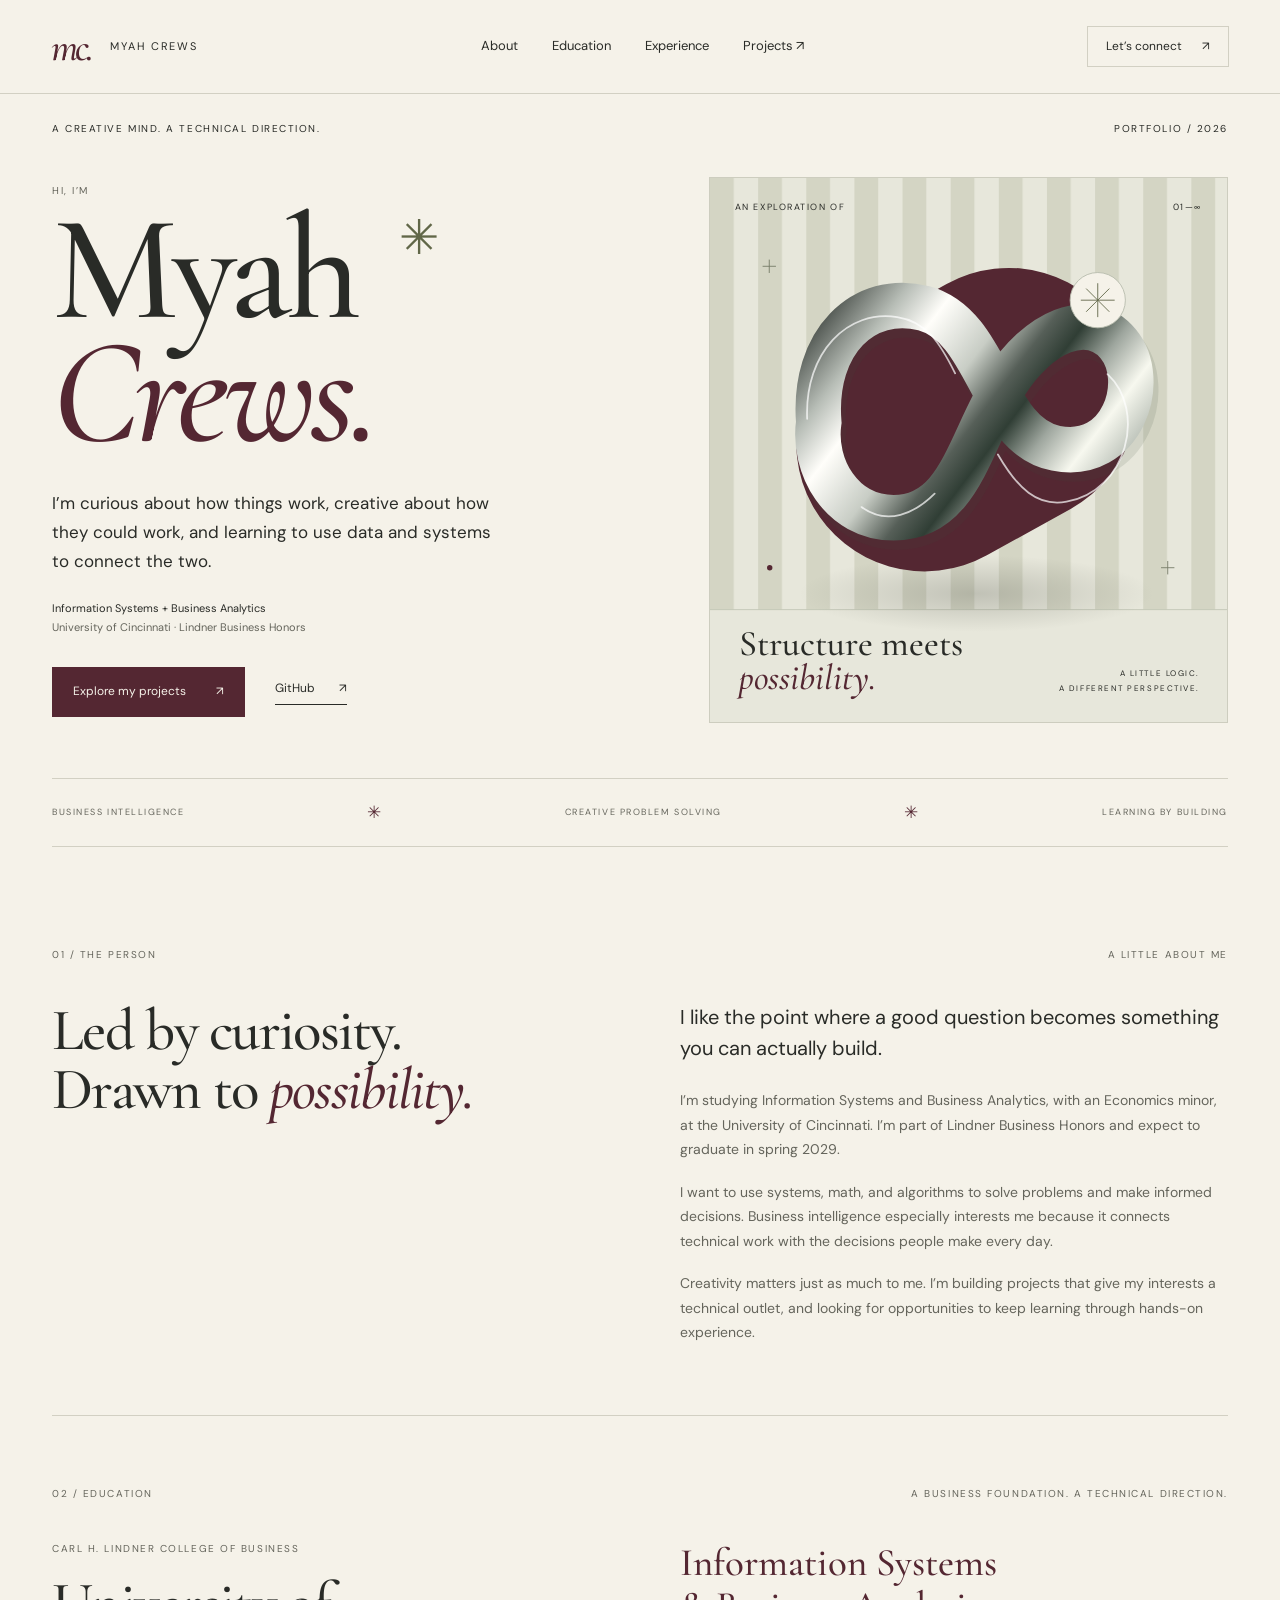
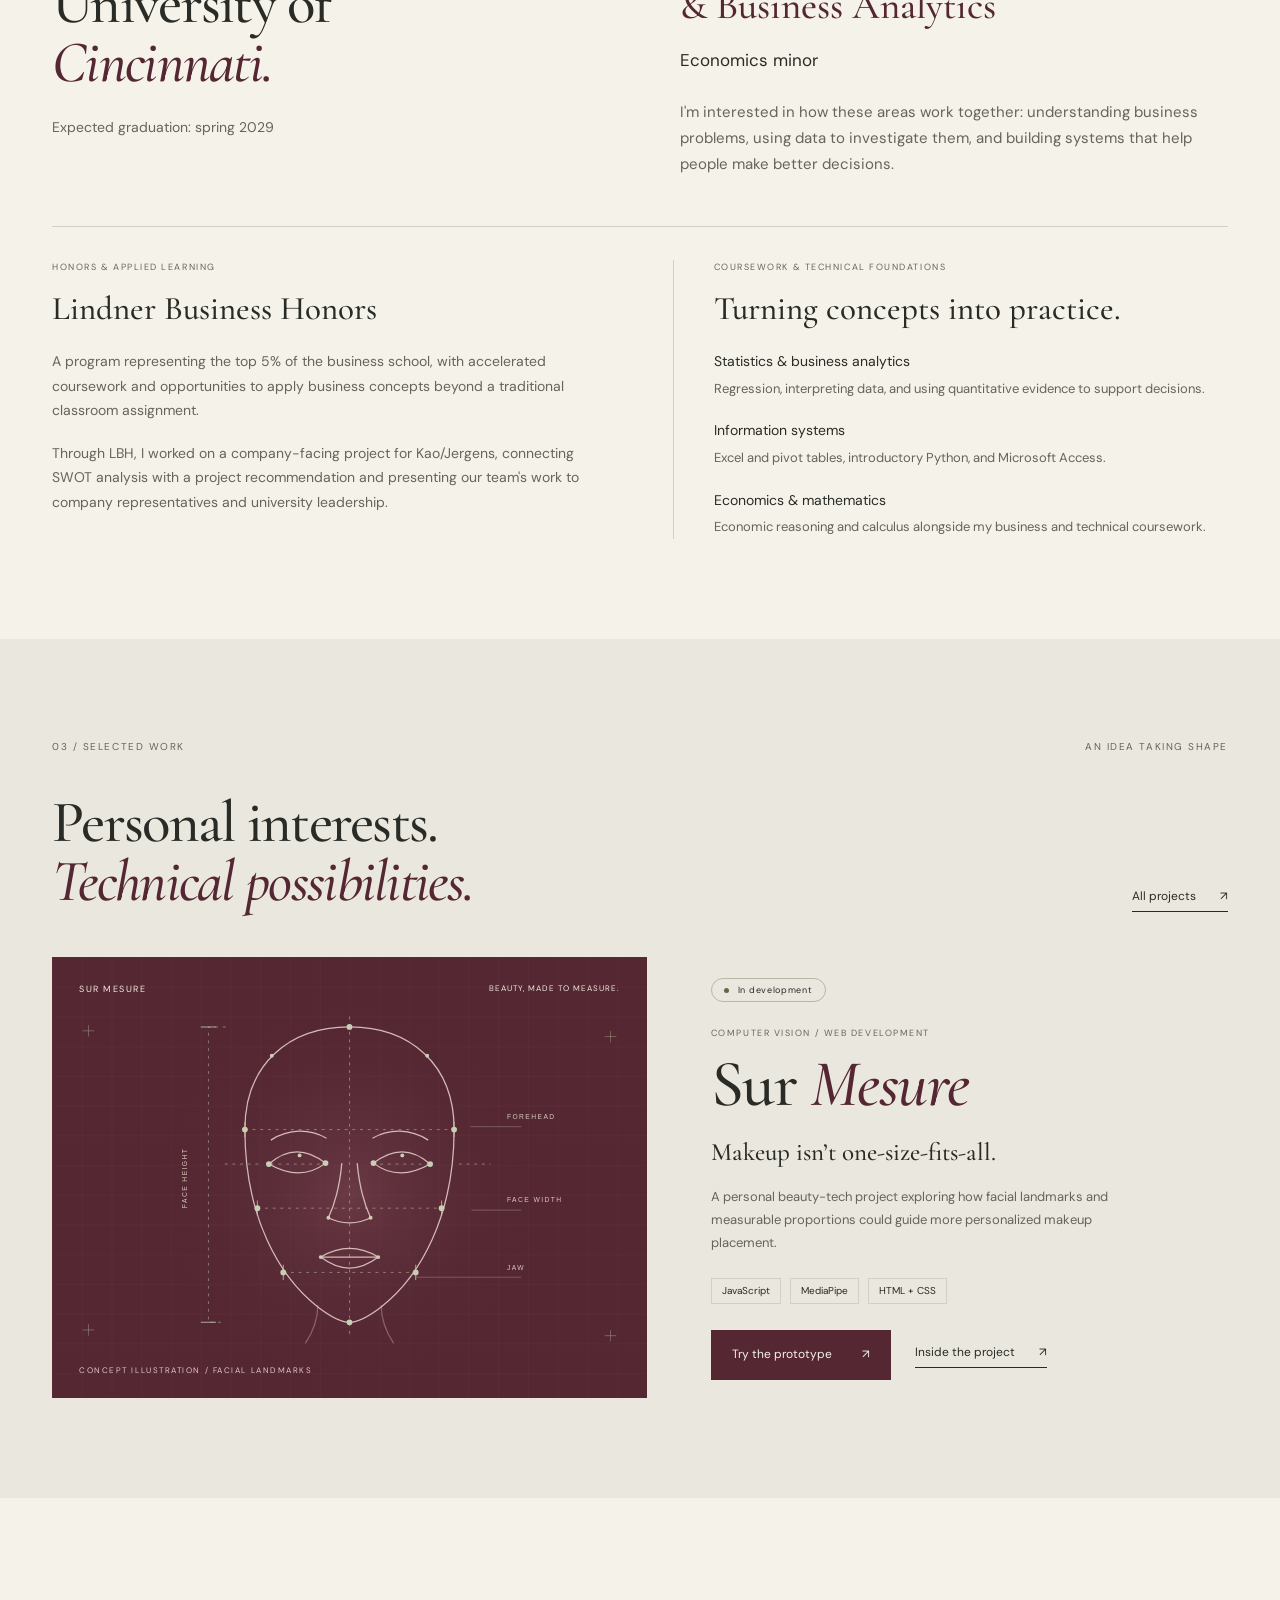
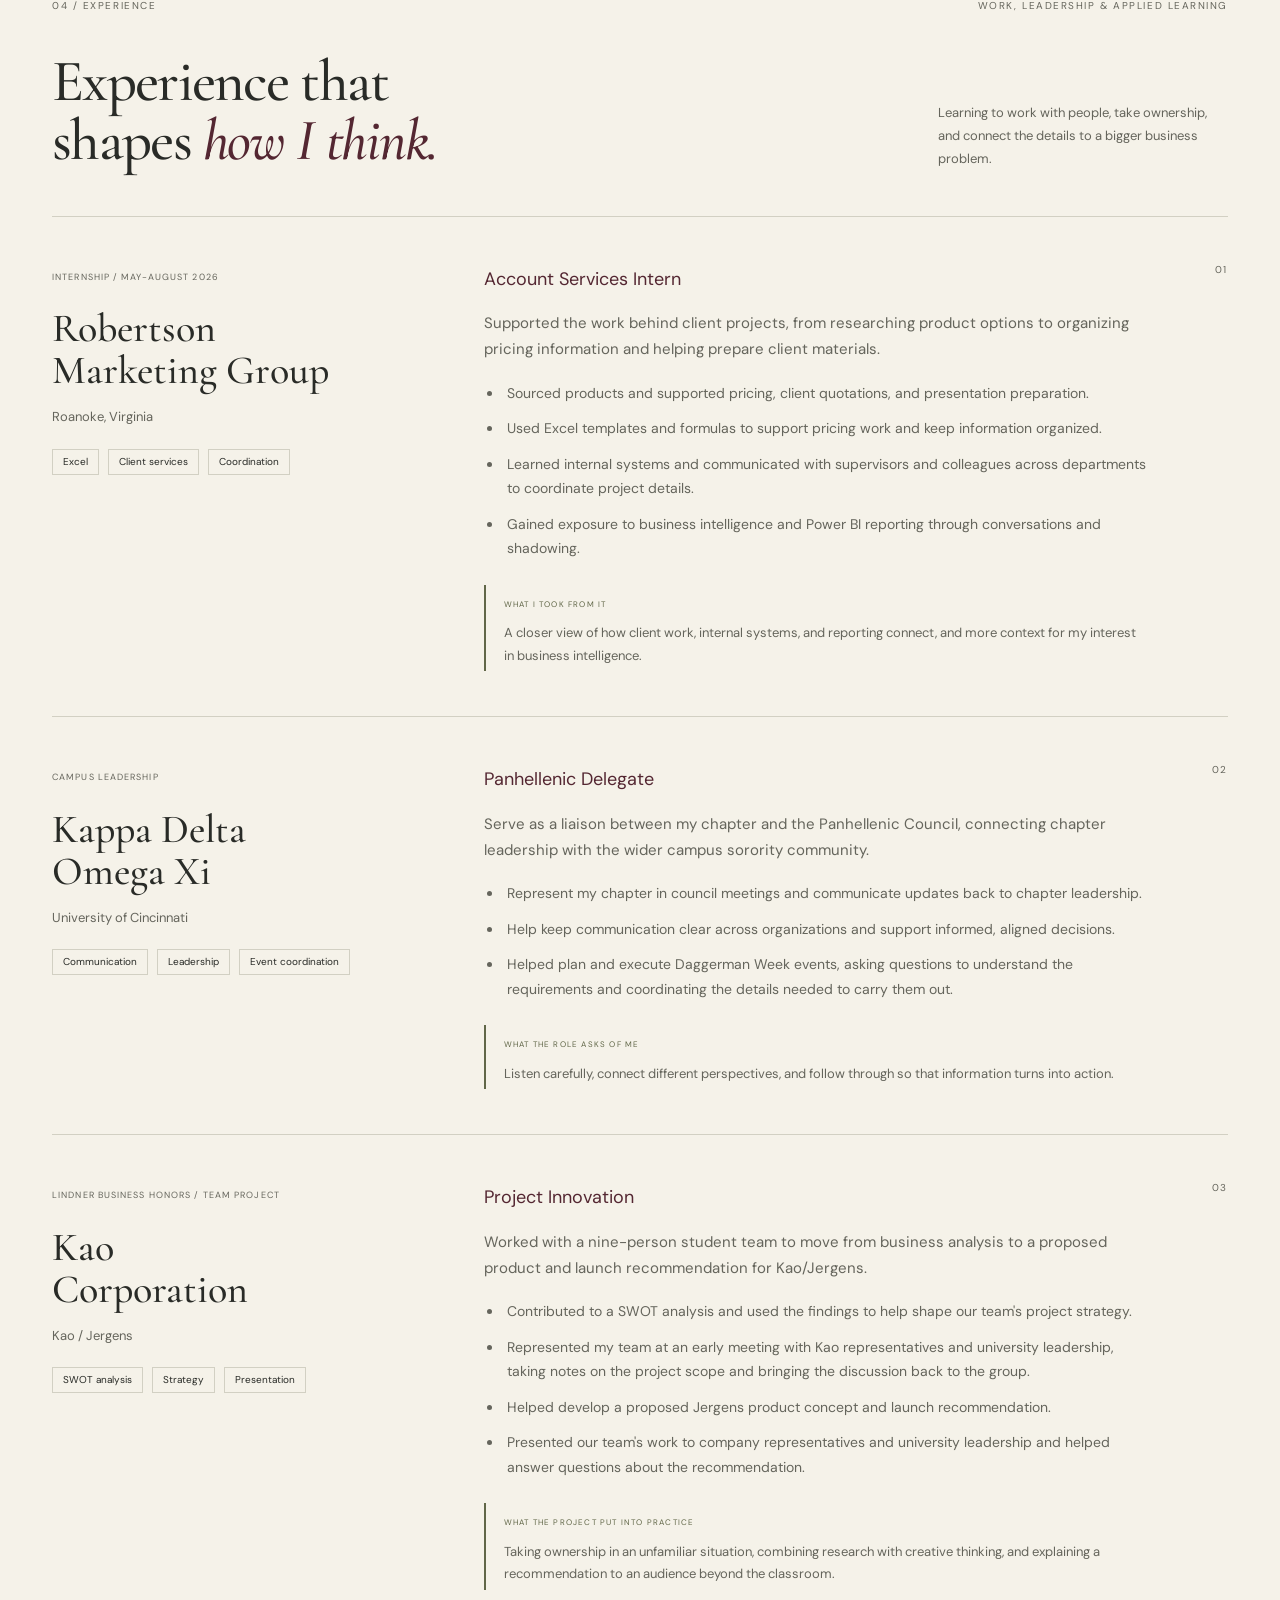
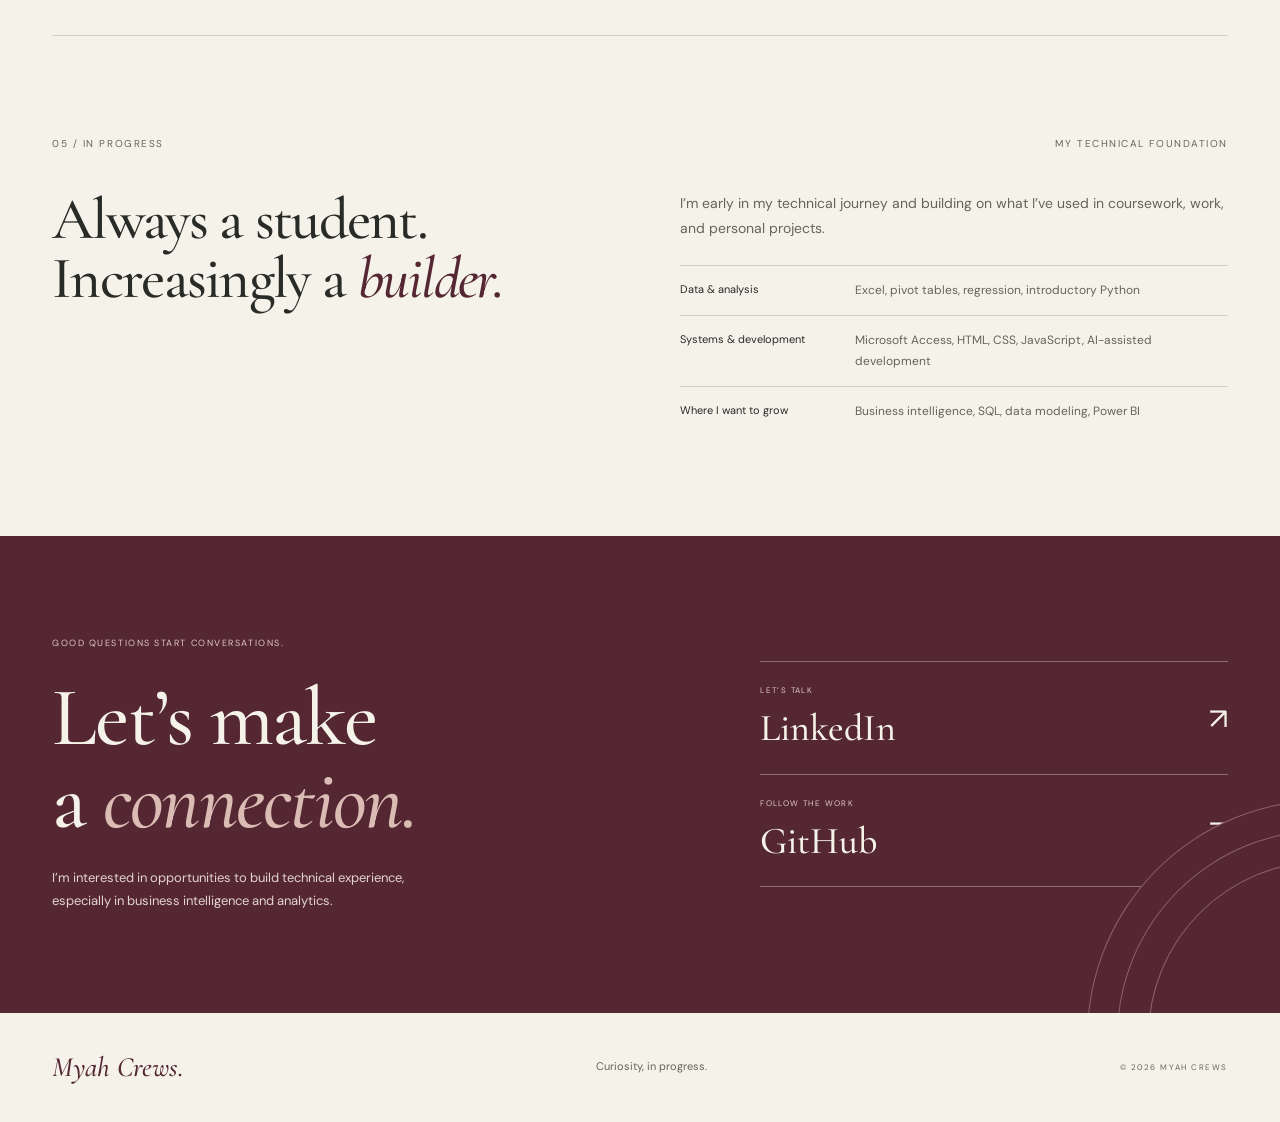
==== commit 0036cc0d: "Add files via upload" ====
--- a/index.html
+++ b/index.html
@@ -11,23 +11,23 @@
   <meta property="og:type" content="website">
   <meta property="og:url" content="https://www.myahcrews.com/">
   <link rel="canonical" href="https://www.myahcrews.com/">
-  <link rel="icon" type="image/svg+xml" href="assets/favicon.svg">
-  <link rel="preload" href="assets/editorial-regular.ttf" as="font" type="font/ttf" crossorigin>
-  <link rel="stylesheet" href="style.css">
+  <link rel="icon" type="image/svg+xml" href="assets/favicon.svg?v=20261020-2">
+  <link rel="preload" href="assets/editorial-regular.ttf?v=20261020-2" as="font" type="font/ttf" crossorigin>
+  <link rel="stylesheet" href="style.css?v=20261020-2">
 </head>
 <body>
   <a class="skip-link" href="#main">Skip to content</a>
   <header class="site-header">
-    <a class="brand" href="index.html" aria-label="Myah Crews home"><span class="monogram" aria-hidden="true">mc.</span><span>MYAH CREWS</span></a>
-    <nav aria-label="Main navigation"><a href="#about">About</a><a href="#education">Education</a><a href="#experience">Experience</a><a href="projects.html">Projects <span aria-hidden="true">↗</span></a></nav>
+    <a class="brand" href="index.html?v=20261020-2" aria-label="Myah Crews home"><span class="monogram" aria-hidden="true">mc.</span><span>MYAH CREWS</span></a>
+    <nav aria-label="Main navigation"><a href="#about">About</a><a href="#education">Education</a><a href="#experience">Experience</a><a href="projects.html?v=20261020-2">Projects <span aria-hidden="true">↗</span></a></nav>
     <a class="header-connect" href="https://www.linkedin.com/in/myah-crews" target="_blank" rel="noopener noreferrer">Let’s connect <span aria-hidden="true">↗</span><span class="sr-only"> on LinkedIn (opens in a new tab)</span></a>
   </header>
   <main id="main">
     <section class="hero section-shell" aria-labelledby="intro-title">
       <div class="hero-topline"><p class="eyebrow">A CREATIVE MIND. A TECHNICAL DIRECTION.</p><span class="edition">PORTFOLIO / 2026</span></div>
       <div class="hero-grid">
-        <div class="hero-copy"><p class="intro-label">Hi, I’m</p><h1 id="intro-title">Myah<br><em>Crews.</em><span class="title-star" aria-hidden="true">✳</span></h1><p class="hero-description">I’m curious about how things work, creative about how they could work, and learning to use data and systems to connect the two.</p><p class="hero-focus">Information Systems + Business Analytics<br><span>University of Cincinnati · Lindner Business Honors</span></p><div class="hero-actions"><a class="button button-dark" href="projects.html">Explore my projects <span aria-hidden="true">↗</span></a><a class="text-link" href="https://github.com/myahcrews" target="_blank" rel="noopener noreferrer">GitHub <span aria-hidden="true">↗</span><span class="sr-only"> (opens in a new tab)</span></a></div></div>
-        <figure class="hero-art"><div class="art-topline"><span>AN EXPLORATION OF</span><span>01—∞</span></div><img src="assets/curiosity.svg" width="580" height="610" alt="" fetchpriority="high"><figcaption><span>Structure meets<br><em>possibility.</em></span><span class="art-caption-note">A LITTLE LOGIC.<br>A DIFFERENT PERSPECTIVE.</span></figcaption></figure>
+        <div class="hero-copy"><p class="intro-label">Hi, I’m</p><h1 id="intro-title">Myah<br><em>Crews.</em><span class="title-star" aria-hidden="true">✳</span></h1><p class="hero-description">I’m curious about how things work, creative about how they could work, and learning to use data and systems to connect the two.</p><p class="hero-focus">Information Systems + Business Analytics<br><span>University of Cincinnati · Lindner Business Honors</span></p><div class="hero-actions"><a class="button button-dark" href="projects.html?v=20261020-2">Explore my projects <span aria-hidden="true">↗</span></a><a class="text-link" href="https://github.com/myahcrews" target="_blank" rel="noopener noreferrer">GitHub <span aria-hidden="true">↗</span><span class="sr-only"> (opens in a new tab)</span></a></div></div>
+        <figure class="hero-art"><div class="art-topline"><span>AN EXPLORATION OF</span><span>01—∞</span></div><img src="assets/curiosity.svg?v=20261020-2" width="580" height="610" alt="" fetchpriority="high"><figcaption><span>Structure meets<br><em>possibility.</em></span><span class="art-caption-note">A LITTLE LOGIC.<br>A DIFFERENT PERSPECTIVE.</span></figcaption></figure>
       </div>
       <div class="hero-bottomline"><span>BUSINESS INTELLIGENCE</span><span aria-hidden="true">✳</span><span>CREATIVE PROBLEM SOLVING</span><span aria-hidden="true">✳</span><span>LEARNING BY BUILDING</span></div>
     </section>
@@ -66,7 +66,7 @@
       </div>
     </section>
 
-    <section class="featured section-space" aria-labelledby="featured-title"><div class="section-shell"><div class="section-kicker"><span>03 / SELECTED WORK</span><span>AN IDEA TAKING SHAPE</span></div><div class="section-heading"><h2 id="featured-title">Personal interests.<br><em>Technical possibilities.</em></h2><a class="text-link" href="projects.html">All projects <span aria-hidden="true">↗</span></a></div><article class="featured-project"><a class="project-image-link" href="projects.html#sur-mesure" aria-label="Explore Sur Mesure, personalized makeup analyzer"><div class="project-preview"><div class="preview-bar"><span>SUR MESURE</span><span>BEAUTY, MADE TO MEASURE.</span></div><img src="assets/face-study.svg" alt="Illustrated facial landmarks and measurement lines, a concept visual for Sur Mesure" width="620" height="460" loading="lazy"><span class="visual-footnote">CONCEPT ILLUSTRATION / FACIAL LANDMARKS</span></div></a><div class="featured-copy"><span class="status"><span aria-hidden="true"></span>In development</span><p class="eyebrow project-category">COMPUTER VISION / WEB DEVELOPMENT</p><h3>Sur <em>Mesure</em></h3><p class="project-subtitle">Makeup isn’t one-size-fits-all.</p><p>A personal beauty-tech project exploring how facial landmarks and measurable proportions could guide more personalized makeup placement.</p><div class="tags" aria-label="Project technologies"><span>JavaScript</span><span>MediaPipe</span><span>HTML + CSS</span></div><div class="project-actions"><a class="button button-dark" href="https://myahcrews.github.io/sur-measure/" target="_blank" rel="noopener noreferrer">Try the prototype <span aria-hidden="true">&#8599;</span><span class="sr-only"> (opens in a new tab)</span></a><a class="text-link" href="projects.html#sur-mesure">Inside the project <span aria-hidden="true">↗</span></a></div></div></article></div></section>
+    <section class="featured section-space" aria-labelledby="featured-title"><div class="section-shell"><div class="section-kicker"><span>03 / SELECTED WORK</span><span>AN IDEA TAKING SHAPE</span></div><div class="section-heading"><h2 id="featured-title">Personal interests.<br><em>Technical possibilities.</em></h2><a class="text-link" href="projects.html?v=20261020-2">All projects <span aria-hidden="true">↗</span></a></div><article class="featured-project"><a class="project-image-link" href="projects.html?v=20261020-2#sur-mesure" aria-label="Explore Sur Mesure, personalized makeup analyzer"><div class="project-preview"><div class="preview-bar"><span>SUR MESURE</span><span>BEAUTY, MADE TO MEASURE.</span></div><img src="assets/face-study.svg?v=20261020-2" alt="Illustrated facial landmarks and measurement lines, a concept visual for Sur Mesure" width="620" height="460" loading="lazy"><span class="visual-footnote">CONCEPT ILLUSTRATION / FACIAL LANDMARKS</span></div></a><div class="featured-copy"><span class="status"><span aria-hidden="true"></span>In development</span><p class="eyebrow project-category">COMPUTER VISION / WEB DEVELOPMENT</p><h3>Sur <em>Mesure</em></h3><p class="project-subtitle">Makeup isn’t one-size-fits-all.</p><p>A personal beauty-tech project exploring how facial landmarks and measurable proportions could guide more personalized makeup placement.</p><div class="tags" aria-label="Project technologies"><span>JavaScript</span><span>MediaPipe</span><span>HTML + CSS</span></div><div class="project-actions"><a class="button button-dark" href="https://myahcrews.github.io/sur-measure/" target="_blank" rel="noopener noreferrer">Try the prototype <span aria-hidden="true">&#8599;</span><span class="sr-only"> (opens in a new tab)</span></a><a class="text-link" href="projects.html?v=20261020-2#sur-mesure">Inside the project <span aria-hidden="true">↗</span></a></div></div></article></div></section>
     <section id="experience" class="experience section-shell section-space" aria-labelledby="experience-title">
       <div class="section-kicker"><span>04 / EXPERIENCE</span><span>WORK, LEADERSHIP &amp; APPLIED LEARNING</span></div>
       <div class="section-heading"><h2 id="experience-title">Experience that<br>shapes <em>how I think.</em></h2><p>Learning to work with people, take ownership, and connect the details to a bigger business problem.</p></div>
@@ -117,6 +117,6 @@
     <section class="learning section-shell section-space" aria-labelledby="learning-title"><div class="section-kicker"><span>05 / IN PROGRESS</span><span>MY TECHNICAL FOUNDATION</span></div><div class="learning-grid"><h2 id="learning-title">Always a student.<br>Increasingly a <em>builder.</em></h2><div><p>I’m early in my technical journey and building on what I’ve used in coursework, work, and personal projects.</p><dl class="learning-list"><div><dt>Data &amp; analysis</dt><dd>Excel, pivot tables, regression, introductory Python</dd></div><div><dt>Systems &amp; development</dt><dd>Microsoft Access, HTML, CSS, JavaScript, AI-assisted development</dd></div><div><dt>Where I want to grow</dt><dd>Business intelligence, SQL, data modeling, Power BI</dd></div></dl></div></div></section>
     <section id="contact" class="contact section-space" aria-labelledby="contact-title"><div class="section-shell contact-grid"><div><p class="eyebrow">GOOD QUESTIONS START CONVERSATIONS.</p><h2 id="contact-title">Let’s make<br>a <em>connection.</em></h2><p>I’m interested in opportunities to build technical experience, especially in business intelligence and analytics.</p></div><div class="contact-links"><a href="https://www.linkedin.com/in/myah-crews" target="_blank" rel="noopener noreferrer"><span><small>LET’S TALK</small>LinkedIn</span><span aria-hidden="true">↗</span><span class="sr-only"> (opens in a new tab)</span></a><a href="https://github.com/myahcrews" target="_blank" rel="noopener noreferrer"><span><small>FOLLOW THE WORK</small>GitHub</span><span aria-hidden="true">↗</span><span class="sr-only"> (opens in a new tab)</span></a></div></div></section>
   </main>
-  <footer class="site-footer section-shell"><a href="index.html" class="footer-name">Myah Crews.</a><p>Curiosity, in progress.</p><span>© 2026 MYAH CREWS</span></footer>
+  <footer class="site-footer section-shell"><a href="index.html?v=20261020-2" class="footer-name">Myah Crews.</a><p>Curiosity, in progress.</p><span>© 2026 MYAH CREWS</span></footer>
 </body>
 </html>
--- a/style.css
+++ b/style.css
@@ -1,6 +1,6 @@
-@font-face{font-family:Editorial;src:url('assets/editorial-regular.ttf') format('truetype');font-weight:500;font-style:normal;font-display:swap}
-@font-face{font-family:Editorial;src:url('assets/editorial-italic.ttf') format('truetype');font-weight:500;font-style:italic;font-display:swap}
-@font-face{font-family:DMSans;src:url('assets/dm-sans.ttf') format('truetype');font-weight:400;font-style:normal;font-display:swap}
+@font-face{font-family:Editorial;src:url('assets/editorial-regular.ttf?v=20261020-2') format('truetype');font-weight:500;font-style:normal;font-display:swap}
+@font-face{font-family:Editorial;src:url('assets/editorial-italic.ttf?v=20261020-2') format('truetype');font-weight:500;font-style:italic;font-display:swap}
+@font-face{font-family:DMSans;src:url('assets/dm-sans.ttf?v=20261020-2') format('truetype');font-weight:400;font-style:normal;font-display:swap}
 :root{--paper:#f5f2e9;--ink:#292b27;--wine:#542732;--wine-dark:#3e1d26;--olive:#616748;--muted:#65655c;--line:#d2d0c3;--serif:Editorial,Georgia,serif;--sans:DMSans,'Helvetica Neue',Arial,sans-serif}
 *{box-sizing:border-box}html{scroll-behavior:smooth;scroll-padding-top:110px}body{margin:0;background:var(--paper);color:var(--ink);font-family:var(--sans);font-size:15px;line-height:1.75;-webkit-font-smoothing:antialiased}a{color:inherit;text-decoration:none}a:focus-visible,summary:focus-visible{outline:3px solid var(--olive);outline-offset:6px}::selection{background:var(--wine);color:var(--paper)}img{display:block;max-width:100%;height:auto}h1,h2,h3,h4,p,figure{margin:0}h1,h2,h3{font-family:var(--serif);font-weight:500;line-height:1}h2{font-size:clamp(42px,4.6vw,66px);letter-spacing:-1.7px}h2 em,h3 em{color:var(--wine);font-weight:500}p+p{margin-top:18px}em{font-weight:500}.section-shell{width:min(1240px,calc(100% - 104px));margin-inline:auto}.section-space{padding-block:100px}.eyebrow,.section-kicker,.edition,.art-topline,.art-caption-note,.hero-bottomline,.intro-label,.education-strip dt,.preview-bar,.visual-footnote,.status,.tags,.row-number,.site-footer>span,.project-overview dt,.process-step>span,.note-label,.breadcrumbs,.project-index{font-size:10px;letter-spacing:1.55px;font-weight:400;line-height:1.6}.skip-link{position:fixed;left:24px;top:-80px;background:var(--wine);color:var(--paper);padding:12px 24px;z-index:100}.skip-link:focus{top:16px}.sr-only{position:absolute;width:1px;height:1px;padding:0;margin:-1px;overflow:hidden;clip:rect(0,0,0,0);white-space:nowrap;border:0}
 .site-header{min-height:94px;padding:18px 4%;border-bottom:1px solid var(--line);display:flex;align-items:center;justify-content:space-between;gap:28px;background:var(--paper)}.brand{display:flex;gap:19px;align-items:center;font-size:11px;letter-spacing:1.9px;white-space:nowrap}.monogram{font-family:var(--serif);font-style:italic;font-size:40px;letter-spacing:-3px;color:var(--wine);line-height:1}.site-header nav{display:flex;gap:34px;font-size:13px}.site-header nav a{position:relative}.site-header nav a:after{content:'';position:absolute;bottom:-6px;left:0;width:0;height:1px;background:var(--wine);transition:width .2s}.site-header nav a:hover:after,.site-header nav a[aria-current=page]:after{width:100%}.header-connect{font-size:12px;border:1px solid var(--line);padding:9px 18px;display:flex;gap:20px;align-items:center}.header-connect:hover{border-color:var(--wine);color:var(--wine)}
